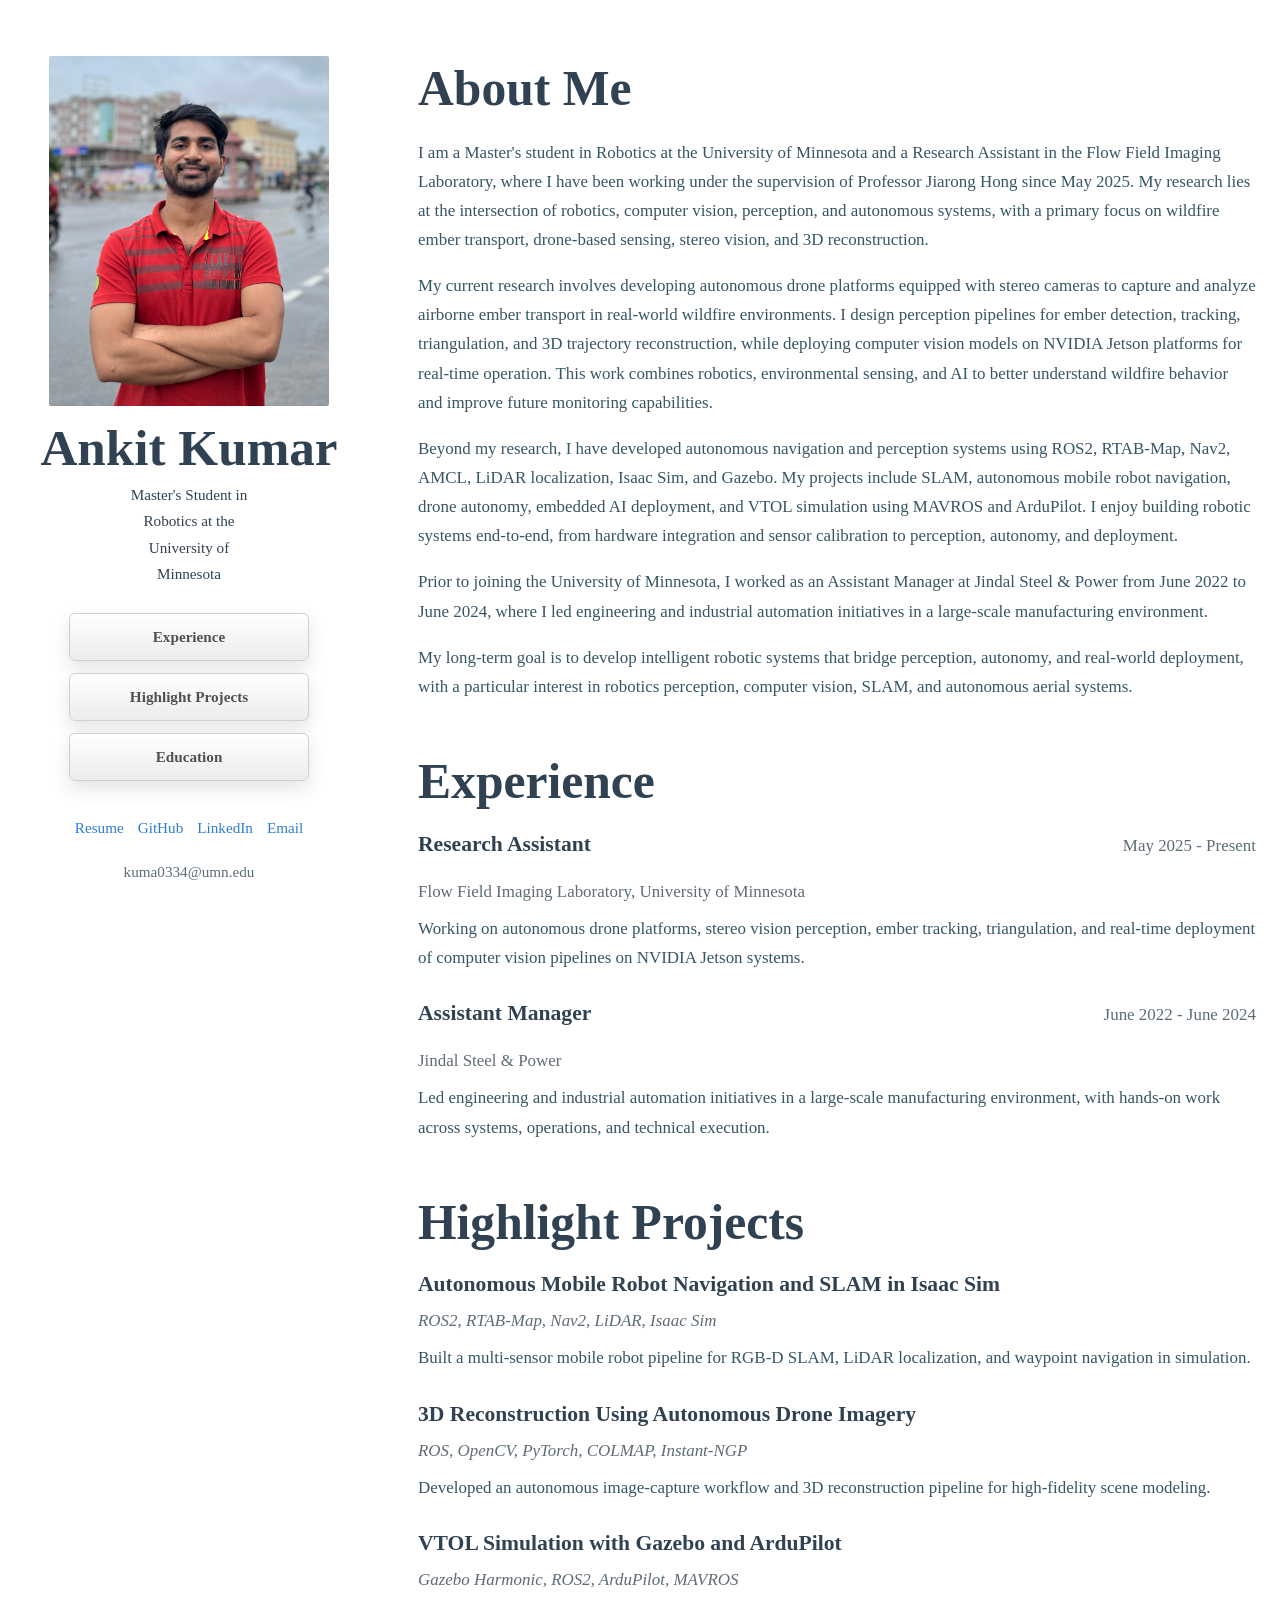
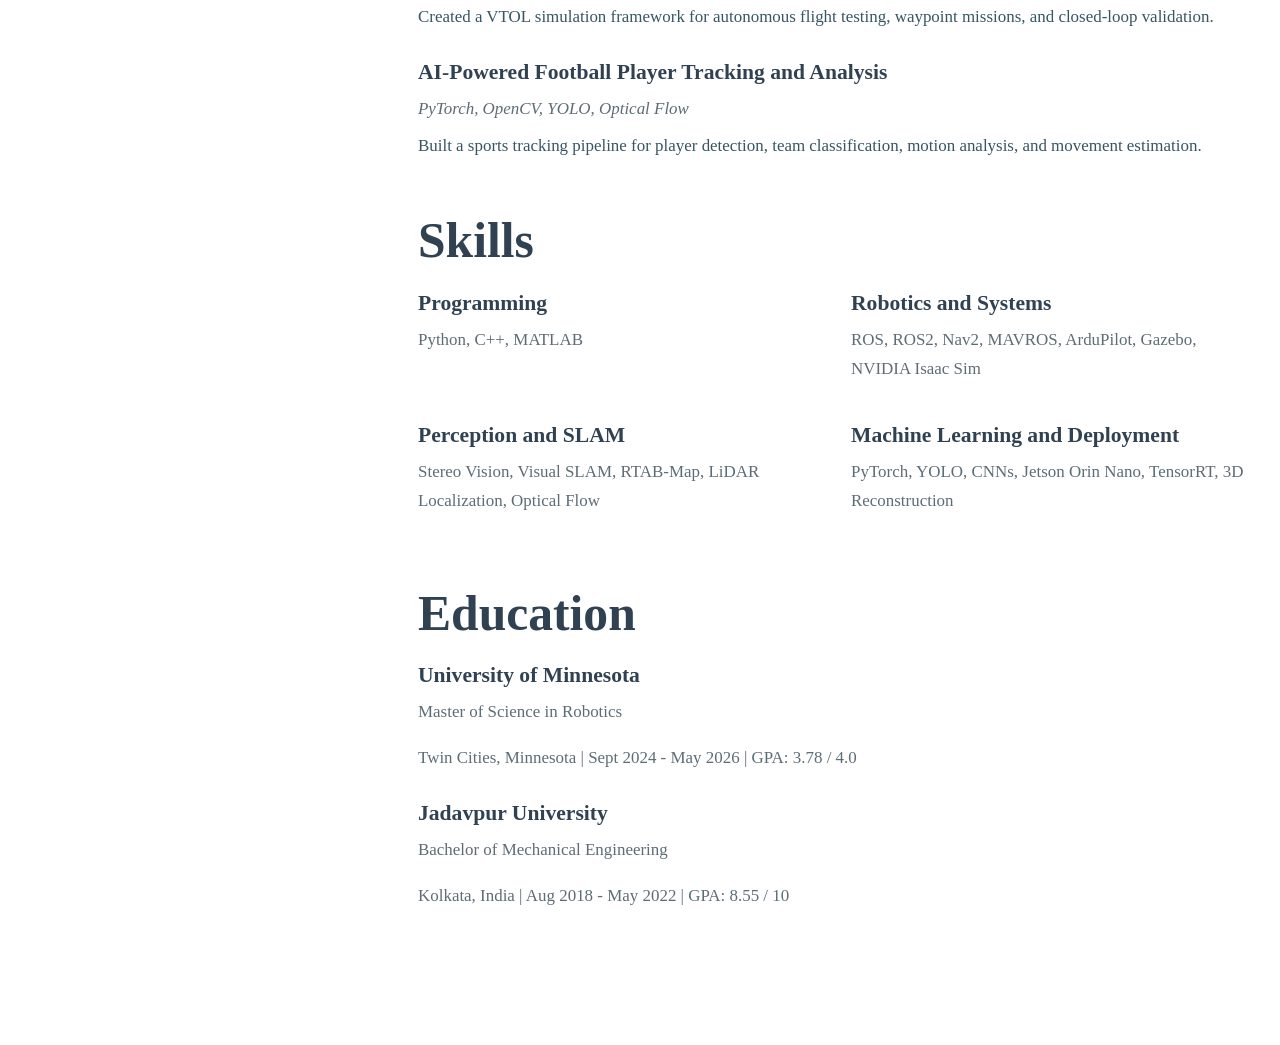
==== index.html @ dc920641 "Adopt academic portfolio template" ====
<!DOCTYPE html>
<html lang="en">
  <head>
    <meta charset="UTF-8" />
    <meta name="viewport" content="width=device-width, initial-scale=1.0" />
    <title>Ankit Kumar | Robotics Portfolio</title>
    <meta
      name="description"
      content="Portfolio website for Ankit Kumar, a robotics graduate student focused on perception, SLAM, and autonomous systems."
    />
    <link rel="stylesheet" href="styles.css" />
  </head>
  <body>
    <main class="page-shell">
      <div class="container page-layout">
        <aside class="profile-sidebar">
          <img
            class="profile-photo"
            src="IMG_0368.jpg"
            alt="Portrait of Ankit Kumar"
          />

          <h1>Ankit Kumar</h1>
          <p class="sidebar-role">Master's Student in Robotics at the University of Minnesota</p>

          <nav class="sidebar-nav" aria-label="Section links">
            <a href="#experience">Experience</a>
            <a href="#projects">Highlight Projects</a>
            <a href="#education">Education</a>
          </nav>

          <div class="sidebar-links" aria-label="Profile links">
            <a href="assets/Ankit_Kumar_Resume.pdf">Resume</a>
            <a href="https://github.com/ankit24079" target="_blank" rel="noreferrer">GitHub</a>
            <a href="https://www.linkedin.com/in/ankit2407" target="_blank" rel="noreferrer">LinkedIn</a>
            <a href="mailto:kuma0334@umn.edu">Email</a>
          </div>

          <p class="sidebar-contact">kuma0334@umn.edu</p>
        </aside>

        <div class="content-column">
          <section id="about" class="content-section">
            <h2>About Me</h2>
            <p>
              I am a Master's student in Robotics at the University of Minnesota and a
              Research Assistant in the Flow Field Imaging Laboratory, where I have
              been working under the supervision of Professor Jiarong Hong since May
              2025. My research lies at the intersection of robotics, computer vision,
              perception, and autonomous systems, with a primary focus on wildfire
              ember transport, drone-based sensing, stereo vision, and 3D
              reconstruction.
            </p>
            <p>
              My current research involves developing autonomous drone platforms
              equipped with stereo cameras to capture and analyze airborne ember
              transport in real-world wildfire environments. I design perception
              pipelines for ember detection, tracking, triangulation, and 3D
              trajectory reconstruction, while deploying computer vision models on
              NVIDIA Jetson platforms for real-time operation. This work combines
              robotics, environmental sensing, and AI to better understand wildfire
              behavior and improve future monitoring capabilities.
            </p>
            <p>
              Beyond my research, I have developed autonomous navigation and
              perception systems using ROS2, RTAB-Map, Nav2, AMCL, LiDAR
              localization, Isaac Sim, and Gazebo. My projects include SLAM,
              autonomous mobile robot navigation, drone autonomy, embedded AI
              deployment, and VTOL simulation using MAVROS and ArduPilot. I enjoy
              building robotic systems end-to-end, from hardware integration and
              sensor calibration to perception, autonomy, and deployment.
            </p>
            <p>
              Prior to joining the University of Minnesota, I worked as an Assistant
              Manager at Jindal Steel &amp; Power from June 2022 to June 2024, where I
              led engineering and industrial automation initiatives in a large-scale
              manufacturing environment.
            </p>
            <p>
              My long-term goal is to develop intelligent robotic systems that bridge
              perception, autonomy, and real-world deployment, with a particular
              interest in robotics perception, computer vision, SLAM, and autonomous
              aerial systems.
            </p>
          </section>

          <section id="experience" class="content-section">
            <h2>Experience</h2>

            <article class="experience-item">
              <div class="experience-head">
                <h3>Research Assistant</h3>
                <p>May 2025 - Present</p>
              </div>
              <p class="experience-org">Flow Field Imaging Laboratory, University of Minnesota</p>
              <p>
                Working on autonomous drone platforms, stereo vision perception,
                ember tracking, triangulation, and real-time deployment of computer
                vision pipelines on NVIDIA Jetson systems.
              </p>
            </article>

            <article class="experience-item">
              <div class="experience-head">
                <h3>Assistant Manager</h3>
                <p>June 2022 - June 2024</p>
              </div>
              <p class="experience-org">Jindal Steel &amp; Power</p>
              <p>
                Led engineering and industrial automation initiatives in a large-scale
                manufacturing environment, with hands-on work across systems,
                operations, and technical execution.
              </p>
            </article>
          </section>

          <section id="projects" class="content-section">
            <h2>Highlight Projects</h2>

            <article class="project-item">
              <h3>Autonomous Mobile Robot Navigation and SLAM in Isaac Sim</h3>
              <p class="project-skills">ROS2, RTAB-Map, Nav2, LiDAR, Isaac Sim</p>
              <p>
                Built a multi-sensor mobile robot pipeline for RGB-D SLAM, LiDAR
                localization, and waypoint navigation in simulation.
              </p>
            </article>

            <article class="project-item">
              <h3>3D Reconstruction Using Autonomous Drone Imagery</h3>
              <p class="project-skills">ROS, OpenCV, PyTorch, COLMAP, Instant-NGP</p>
              <p>
                Developed an autonomous image-capture workflow and 3D reconstruction
                pipeline for high-fidelity scene modeling.
              </p>
            </article>

            <article class="project-item">
              <h3>VTOL Simulation with Gazebo and ArduPilot</h3>
              <p class="project-skills">Gazebo Harmonic, ROS2, ArduPilot, MAVROS</p>
              <p>
                Created a VTOL simulation framework for autonomous flight testing,
                waypoint missions, and closed-loop validation.
              </p>
            </article>

            <article class="project-item">
              <h3>AI-Powered Football Player Tracking and Analysis</h3>
              <p class="project-skills">PyTorch, OpenCV, YOLO, Optical Flow</p>
              <p>
                Built a sports tracking pipeline for player detection, team
                classification, motion analysis, and movement estimation.
              </p>
            </article>
          </section>

          <section id="skills" class="content-section">
            <h2>Skills</h2>
            <div class="skills-grid">
              <div>
                <h3>Programming</h3>
                <p>Python, C++, MATLAB</p>
              </div>
              <div>
                <h3>Robotics and Systems</h3>
                <p>ROS, ROS2, Nav2, MAVROS, ArduPilot, Gazebo, NVIDIA Isaac Sim</p>
              </div>
              <div>
                <h3>Perception and SLAM</h3>
                <p>Stereo Vision, Visual SLAM, RTAB-Map, LiDAR Localization, Optical Flow</p>
              </div>
              <div>
                <h3>Machine Learning and Deployment</h3>
                <p>PyTorch, YOLO, CNNs, Jetson Orin Nano, TensorRT, 3D Reconstruction</p>
              </div>
            </div>
          </section>

          <section id="education" class="content-section">
            <h2>Education</h2>

            <article class="education-item">
              <h3>University of Minnesota</h3>
              <p>Master of Science in Robotics</p>
              <p>Twin Cities, Minnesota | Sept 2024 - May 2026 | GPA: 3.78 / 4.0</p>
            </article>

            <article class="education-item">
              <h3>Jadavpur University</h3>
              <p>Bachelor of Mechanical Engineering</p>
              <p>Kolkata, India | Aug 2018 - May 2022 | GPA: 8.55 / 10</p>
            </article>
          </section>
        </div>
      </div>
    </main>

    <script src="script.js"></script>
  </body>
</html>
---- styles.css ----
:root {
  --bg: #ffffff;
  --text: #375664;
  --heading: #304252;
  --muted: #5d6d76;
  --accent: #2d7dd2;
  --line: #e3e8ec;
  --button-bg: linear-gradient(180deg, #ffffff 0%, #ececec 100%);
  --shadow: 0 8px 18px rgba(31, 44, 57, 0.12);
  --container: min(1360px, calc(100% - 48px));
}

* {
  box-sizing: border-box;
}

html {
  scroll-behavior: smooth;
}

body {
  margin: 0;
  background: var(--bg);
  color: var(--text);
  font-family: Georgia, "Times New Roman", serif;
  line-height: 1.72;
}

a {
  color: var(--accent);
  text-decoration: none;
}

img {
  display: block;
  max-width: 100%;
}

h1,
h2,
h3,
p {
  margin-top: 0;
}

h1,
h2,
h3 {
  color: var(--heading);
}

.container {
  width: var(--container);
  margin: 0 auto;
}

.page-shell {
  padding: 56px 0 80px;
}

.page-layout {
  display: grid;
  grid-template-columns: 330px minmax(0, 1fr);
  gap: 64px;
  align-items: start;
}

.profile-sidebar {
  position: sticky;
  top: 36px;
  text-align: center;
}

.profile-photo {
  width: 100%;
  max-width: 280px;
  margin: 0 auto 16px;
  aspect-ratio: 4 / 5;
  object-fit: cover;
  border-radius: 2px;
}

.profile-sidebar h1 {
  margin-bottom: 8px;
  font-size: clamp(2.2rem, 4vw, 3.2rem);
  line-height: 1.02;
}

.sidebar-role {
  margin: 0 auto 26px;
  max-width: 18ch;
  font-size: 0.95rem;
  color: var(--heading);
}

.sidebar-nav {
  display: grid;
  gap: 12px;
  max-width: 240px;
  margin: 0 auto 34px;
}

.sidebar-nav a {
  display: block;
  padding: 10px 14px;
  border: 1px solid #cfcfcf;
  border-radius: 6px;
  background: var(--button-bg);
  box-shadow: var(--shadow);
  color: #505050;
  font-size: 0.95rem;
  font-weight: 700;
}

.sidebar-nav a.is-active {
  color: var(--heading);
}

.sidebar-links {
  display: flex;
  justify-content: center;
  flex-wrap: wrap;
  gap: 14px;
  margin-bottom: 18px;
  font-size: 0.95rem;
}

.sidebar-contact {
  margin-bottom: 0;
  color: var(--muted);
  font-size: 0.95rem;
}

.content-column {
  min-width: 0;
  padding-top: 6px;
}

.content-section {
  margin-bottom: 54px;
}

.content-section h2 {
  margin-bottom: 22px;
  font-size: clamp(2.2rem, 4vw, 3.1rem);
  line-height: 1.08;
}

.content-section p {
  font-size: 1.06rem;
}

.experience-item,
.project-item,
.education-item {
  margin-bottom: 28px;
}

.experience-head {
  display: flex;
  justify-content: space-between;
  gap: 20px;
  align-items: baseline;
}

.experience-head h3,
.project-item h3,
.education-item h3,
.skills-grid h3 {
  margin-bottom: 8px;
  font-size: 1.35rem;
  line-height: 1.25;
}

.experience-head p,
.experience-org,
.project-skills,
.education-item p,
.skills-grid p {
  color: var(--muted);
}

.experience-org,
.project-skills {
  margin-bottom: 8px;
}

.project-skills {
  font-style: italic;
}

.skills-grid {
  display: grid;
  grid-template-columns: repeat(2, minmax(0, 1fr));
  gap: 22px 28px;
}

@media (max-width: 980px) {
  .page-layout {
    grid-template-columns: 1fr;
    gap: 36px;
  }

  .profile-sidebar {
    position: static;
  }

  .profile-photo {
    max-width: 320px;
  }
}

@media (max-width: 720px) {
  :root {
    --container: min(1360px, calc(100% - 34px));
  }

  .page-shell {
    padding: 28px 0 56px;
  }

  .content-section h2 {
    font-size: clamp(1.9rem, 8vw, 2.5rem);
  }

  .experience-head,
  .skills-grid {
    grid-template-columns: 1fr;
    display: grid;
  }
}
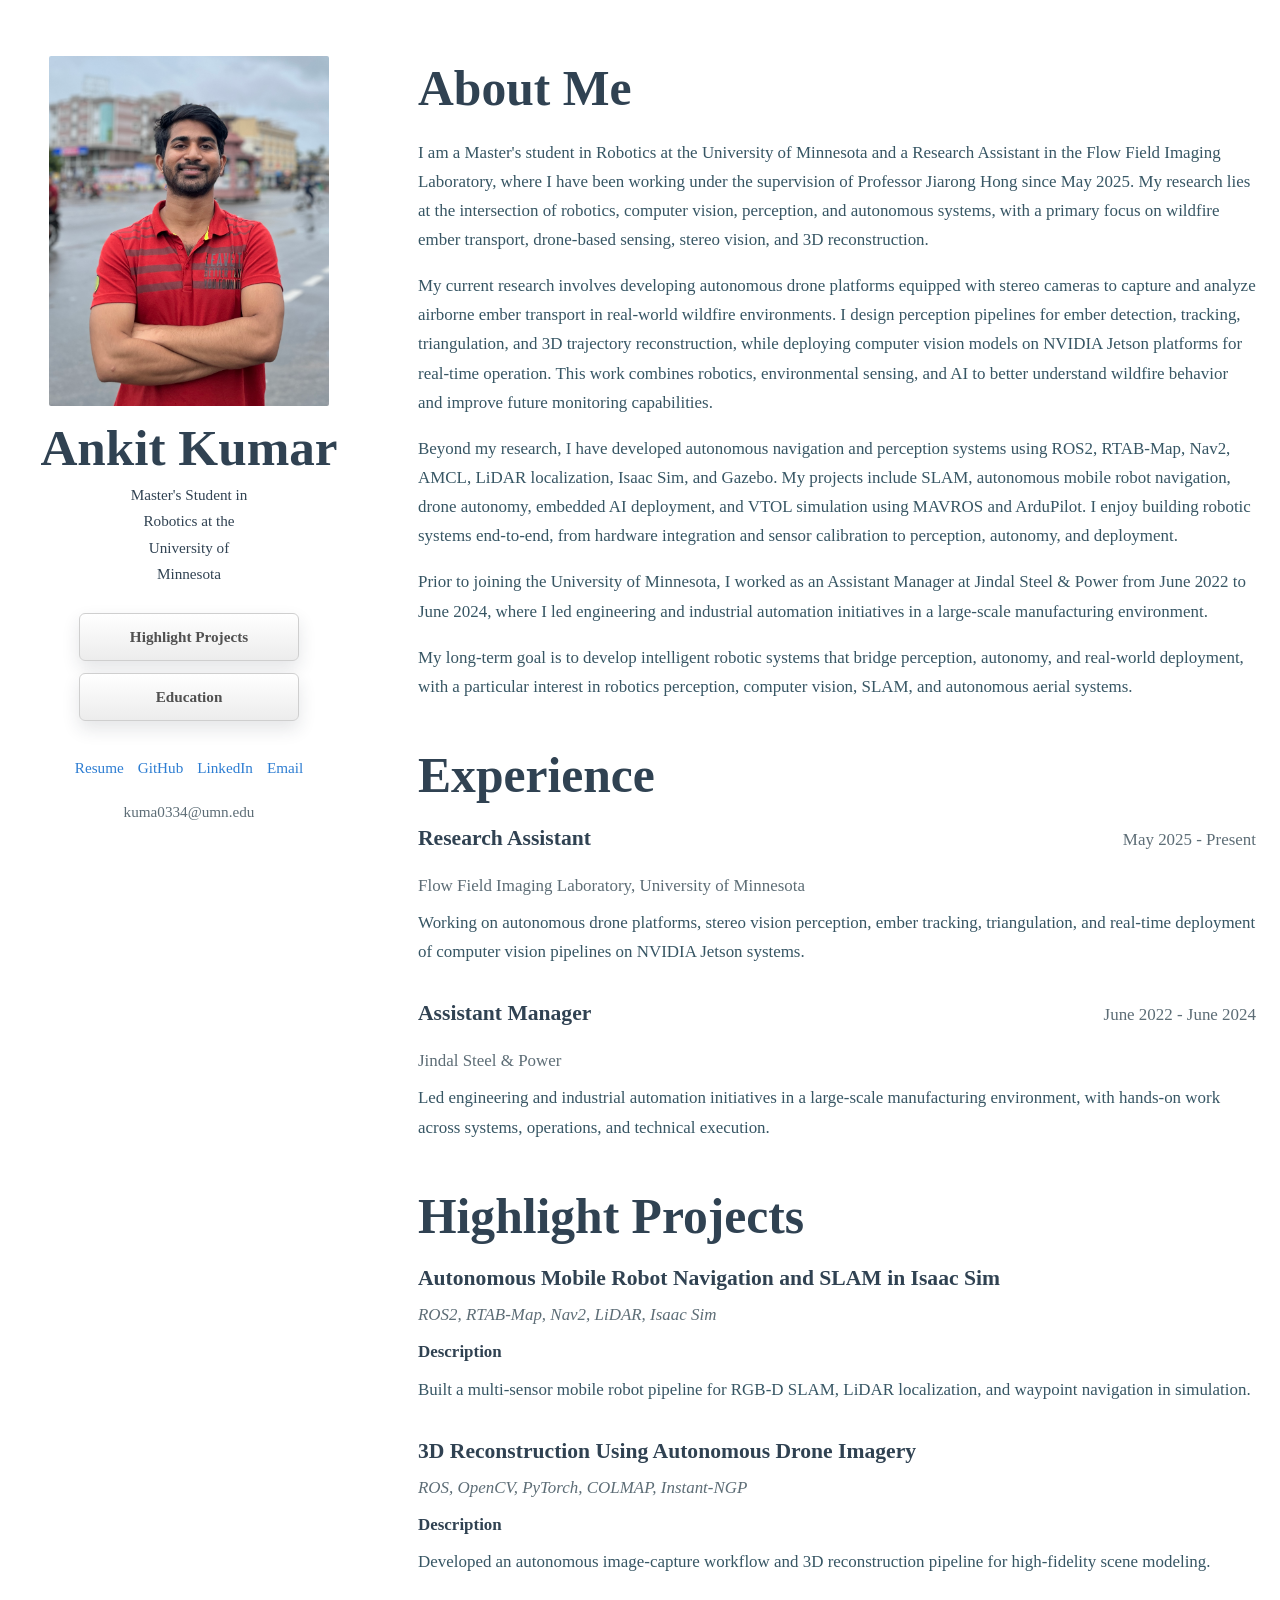
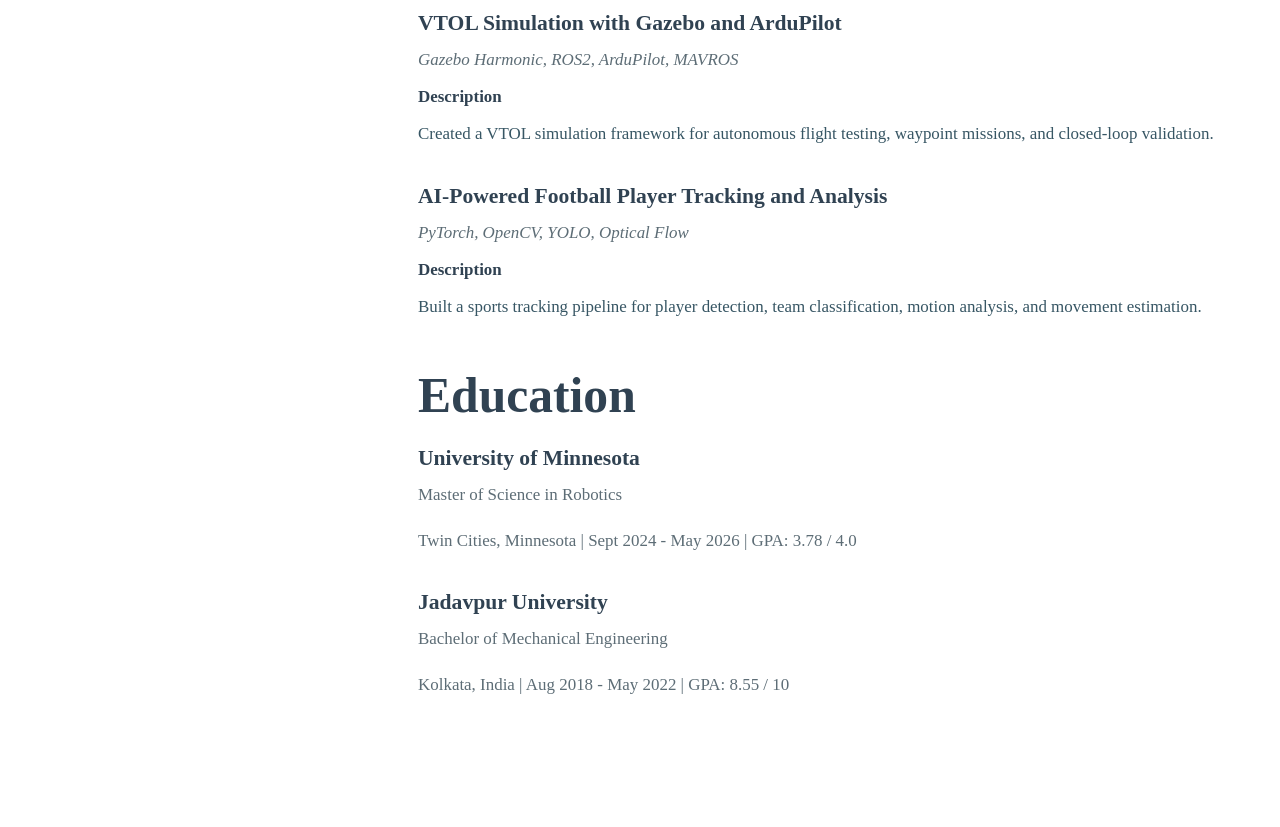
==== commit 9ba8869b: "Refine site to match reference template" ====
--- a/index.html
+++ b/index.html
@@ -24,7 +24,6 @@
           <p class="sidebar-role">Master's Student in Robotics at the University of Minnesota</p>
 
           <nav class="sidebar-nav" aria-label="Section links">
-            <a href="#experience">Experience</a>
             <a href="#projects">Highlight Projects</a>
             <a href="#education">Education</a>
           </nav>
@@ -120,6 +119,7 @@
             <article class="project-item">
               <h3>Autonomous Mobile Robot Navigation and SLAM in Isaac Sim</h3>
               <p class="project-skills">ROS2, RTAB-Map, Nav2, LiDAR, Isaac Sim</p>
+              <p class="project-label">Description</p>
               <p>
                 Built a multi-sensor mobile robot pipeline for RGB-D SLAM, LiDAR
                 localization, and waypoint navigation in simulation.
@@ -129,6 +129,7 @@
             <article class="project-item">
               <h3>3D Reconstruction Using Autonomous Drone Imagery</h3>
               <p class="project-skills">ROS, OpenCV, PyTorch, COLMAP, Instant-NGP</p>
+              <p class="project-label">Description</p>
               <p>
                 Developed an autonomous image-capture workflow and 3D reconstruction
                 pipeline for high-fidelity scene modeling.
@@ -138,6 +139,7 @@
             <article class="project-item">
               <h3>VTOL Simulation with Gazebo and ArduPilot</h3>
               <p class="project-skills">Gazebo Harmonic, ROS2, ArduPilot, MAVROS</p>
+              <p class="project-label">Description</p>
               <p>
                 Created a VTOL simulation framework for autonomous flight testing,
                 waypoint missions, and closed-loop validation.
@@ -147,33 +149,12 @@
             <article class="project-item">
               <h3>AI-Powered Football Player Tracking and Analysis</h3>
               <p class="project-skills">PyTorch, OpenCV, YOLO, Optical Flow</p>
+              <p class="project-label">Description</p>
               <p>
                 Built a sports tracking pipeline for player detection, team
                 classification, motion analysis, and movement estimation.
               </p>
             </article>
-          </section>
-
-          <section id="skills" class="content-section">
-            <h2>Skills</h2>
-            <div class="skills-grid">
-              <div>
-                <h3>Programming</h3>
-                <p>Python, C++, MATLAB</p>
-              </div>
-              <div>
-                <h3>Robotics and Systems</h3>
-                <p>ROS, ROS2, Nav2, MAVROS, ArduPilot, Gazebo, NVIDIA Isaac Sim</p>
-              </div>
-              <div>
-                <h3>Perception and SLAM</h3>
-                <p>Stereo Vision, Visual SLAM, RTAB-Map, LiDAR Localization, Optical Flow</p>
-              </div>
-              <div>
-                <h3>Machine Learning and Deployment</h3>
-                <p>PyTorch, YOLO, CNNs, Jetson Orin Nano, TensorRT, 3D Reconstruction</p>
-              </div>
-            </div>
           </section>
 
           <section id="education" class="content-section">
--- a/styles.css
+++ b/styles.css
@@ -96,7 +96,7 @@
 .sidebar-nav {
   display: grid;
   gap: 12px;
-  max-width: 240px;
+  max-width: 220px;
   margin: 0 auto 34px;
 }
 
@@ -137,7 +137,7 @@
 }
 
 .content-section {
-  margin-bottom: 54px;
+  margin-bottom: 48px;
 }
 
 .content-section h2 {
@@ -153,7 +153,7 @@
 .experience-item,
 .project-item,
 .education-item {
-  margin-bottom: 28px;
+  margin-bottom: 34px;
 }
 
 .experience-head {
@@ -185,14 +185,14 @@
   margin-bottom: 8px;
 }
 
+.project-label {
+  margin-bottom: 8px;
+  color: var(--heading);
+  font-weight: 700;
+}
+
 .project-skills {
   font-style: italic;
-}
-
-.skills-grid {
-  display: grid;
-  grid-template-columns: repeat(2, minmax(0, 1fr));
-  gap: 22px 28px;
 }
 
 @media (max-width: 980px) {
@@ -223,8 +223,7 @@
     font-size: clamp(1.9rem, 8vw, 2.5rem);
   }
 
-  .experience-head,
-  .skills-grid {
+  .experience-head {
     grid-template-columns: 1fr;
     display: grid;
   }
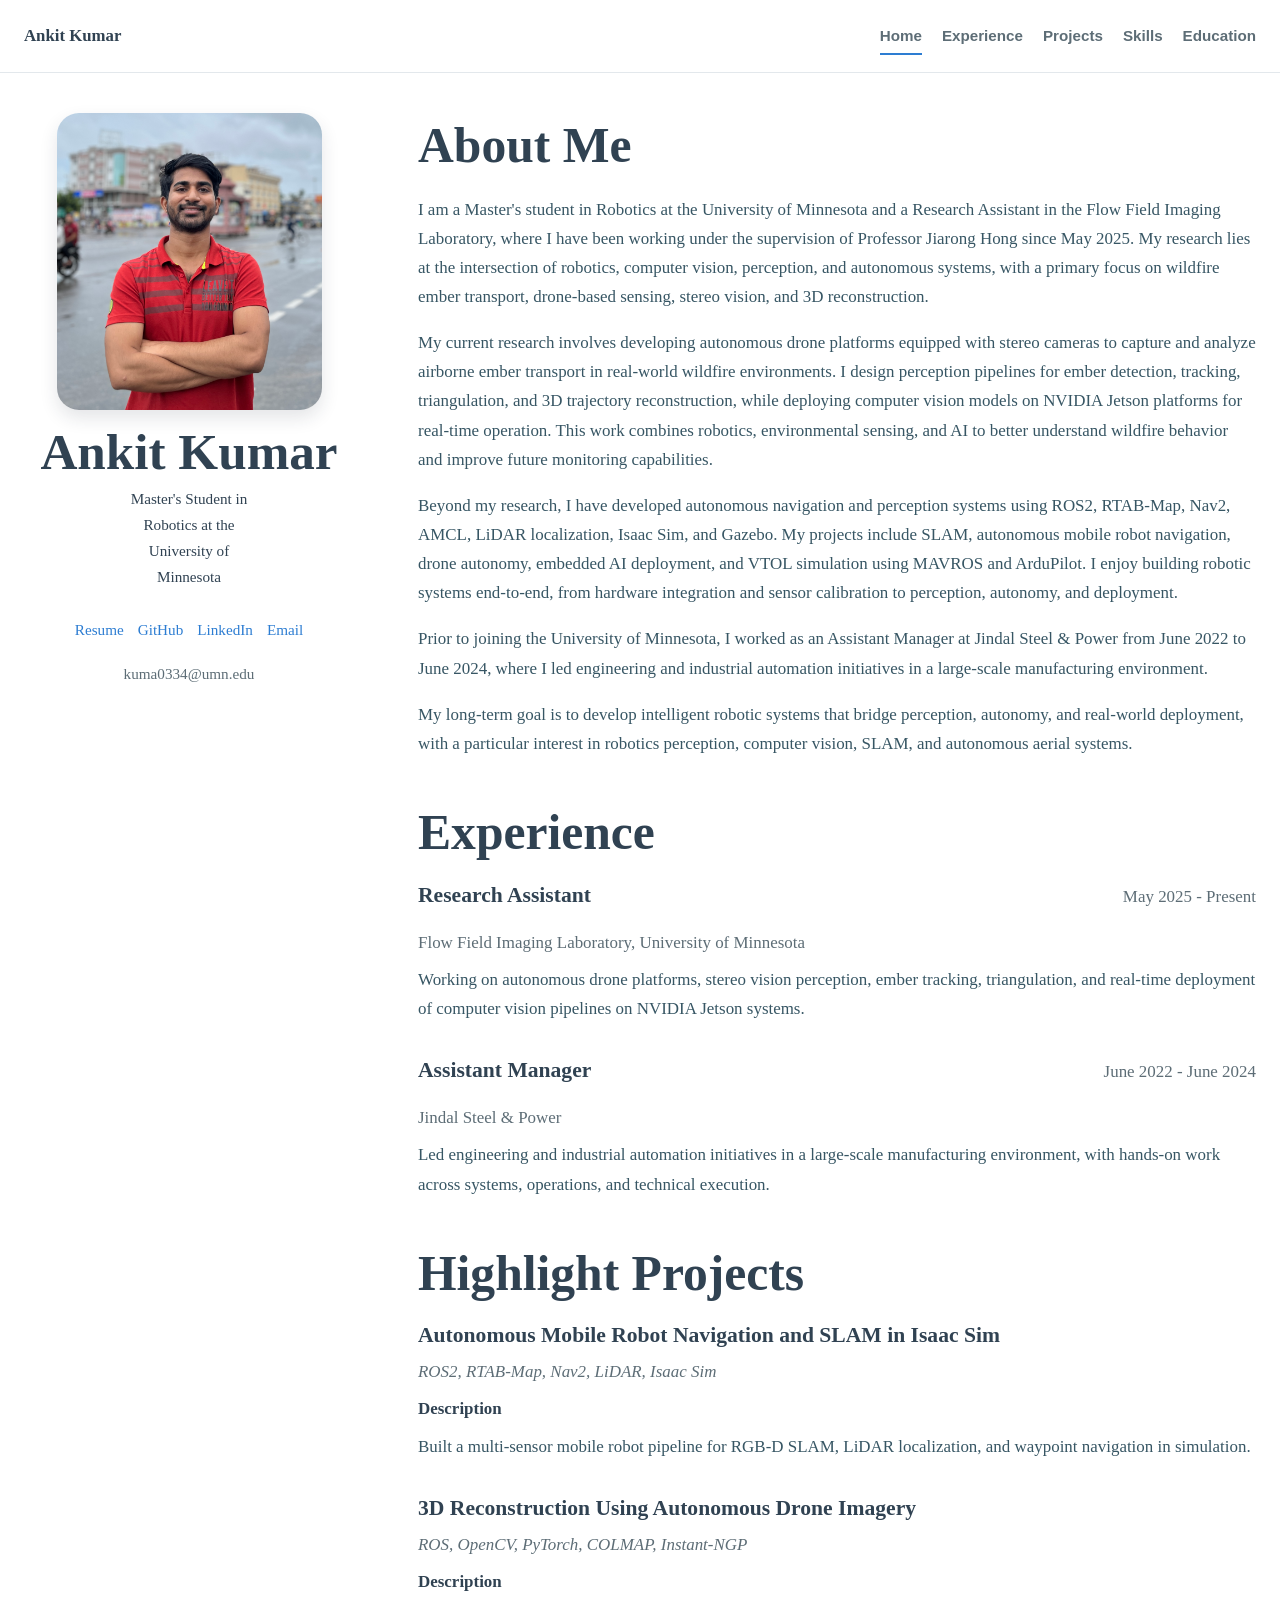
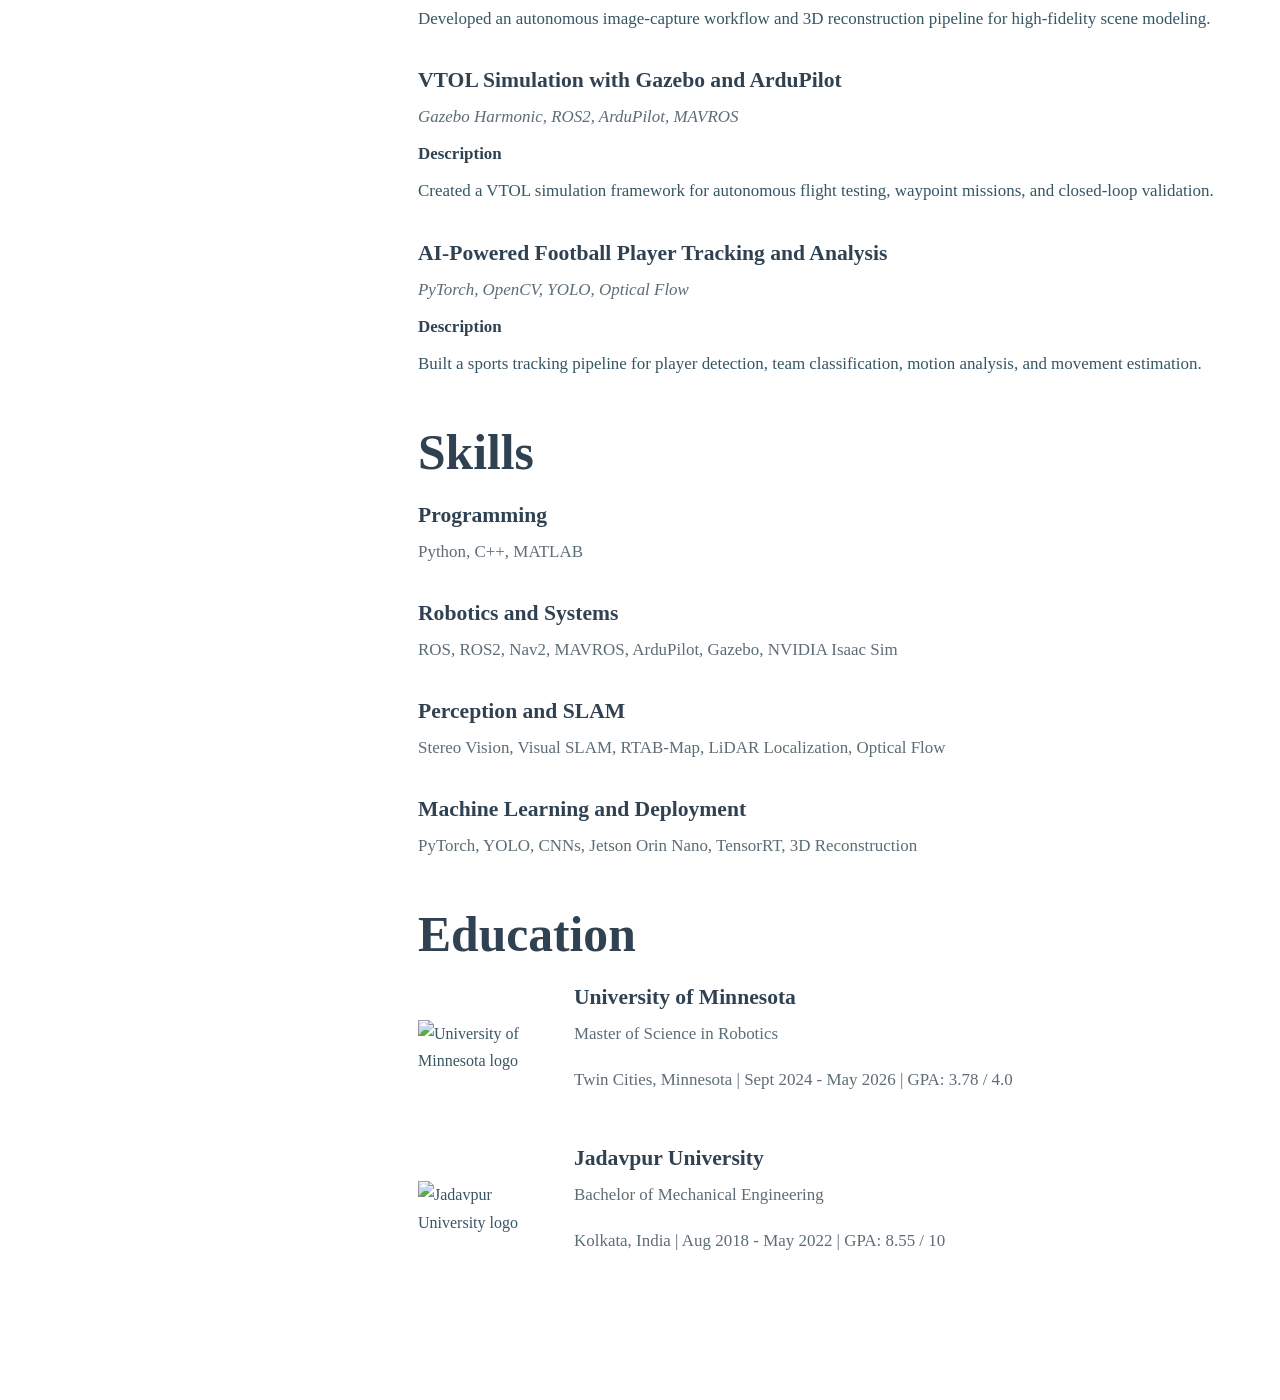
==== commit fa592b71: "Update nav, portrait, and education logos" ====
--- a/index.html
+++ b/index.html
@@ -11,6 +11,19 @@
     <link rel="stylesheet" href="styles.css" />
   </head>
   <body>
+    <header class="site-header">
+      <div class="container topbar">
+        <a class="brand" href="#home">Ankit Kumar</a>
+        <nav class="top-nav" aria-label="Primary">
+          <a href="#home">Home</a>
+          <a href="#experience">Experience</a>
+          <a href="#projects">Projects</a>
+          <a href="#skills">Skills</a>
+          <a href="#education">Education</a>
+        </nav>
+      </div>
+    </header>
+
     <main class="page-shell">
       <div class="container page-layout">
         <aside class="profile-sidebar">
@@ -23,11 +36,6 @@
           <h1>Ankit Kumar</h1>
           <p class="sidebar-role">Master's Student in Robotics at the University of Minnesota</p>
 
-          <nav class="sidebar-nav" aria-label="Section links">
-            <a href="#projects">Highlight Projects</a>
-            <a href="#education">Education</a>
-          </nav>
-
           <div class="sidebar-links" aria-label="Profile links">
             <a href="assets/Ankit_Kumar_Resume.pdf">Resume</a>
             <a href="https://github.com/ankit24079" target="_blank" rel="noreferrer">GitHub</a>
@@ -39,7 +47,7 @@
         </aside>
 
         <div class="content-column">
-          <section id="about" class="content-section">
+          <section id="home" class="content-section">
             <h2>About Me</h2>
             <p>
               I am a Master's student in Robotics at the University of Minnesota and a
@@ -157,19 +165,57 @@
             </article>
           </section>
 
+          <section id="skills" class="content-section">
+            <h2>Skills</h2>
+
+            <article class="skills-item">
+              <h3>Programming</h3>
+              <p>Python, C++, MATLAB</p>
+            </article>
+
+            <article class="skills-item">
+              <h3>Robotics and Systems</h3>
+              <p>ROS, ROS2, Nav2, MAVROS, ArduPilot, Gazebo, NVIDIA Isaac Sim</p>
+            </article>
+
+            <article class="skills-item">
+              <h3>Perception and SLAM</h3>
+              <p>Stereo Vision, Visual SLAM, RTAB-Map, LiDAR Localization, Optical Flow</p>
+            </article>
+
+            <article class="skills-item">
+              <h3>Machine Learning and Deployment</h3>
+              <p>PyTorch, YOLO, CNNs, Jetson Orin Nano, TensorRT, 3D Reconstruction</p>
+            </article>
+          </section>
+
           <section id="education" class="content-section">
             <h2>Education</h2>
 
-            <article class="education-item">
-              <h3>University of Minnesota</h3>
-              <p>Master of Science in Robotics</p>
-              <p>Twin Cities, Minnesota | Sept 2024 - May 2026 | GPA: 3.78 / 4.0</p>
-            </article>
-
-            <article class="education-item">
-              <h3>Jadavpur University</h3>
-              <p>Bachelor of Mechanical Engineering</p>
-              <p>Kolkata, India | Aug 2018 - May 2022 | GPA: 8.55 / 10</p>
+            <article class="education-item with-logo">
+              <img
+                class="education-logo"
+                src="https://en.wikipedia.org/wiki/Special:FilePath/University%20of%20Minnesota%20Logo.svg"
+                alt="University of Minnesota logo"
+              />
+              <div>
+                <h3>University of Minnesota</h3>
+                <p>Master of Science in Robotics</p>
+                <p>Twin Cities, Minnesota | Sept 2024 - May 2026 | GPA: 3.78 / 4.0</p>
+              </div>
+            </article>
+
+            <article class="education-item with-logo">
+              <img
+                class="education-logo"
+                src="https://en.wikipedia.org/wiki/Special:FilePath/Jadavpur%20University%20Wordmark%20Logo.svg"
+                alt="Jadavpur University logo"
+              />
+              <div>
+                <h3>Jadavpur University</h3>
+                <p>Bachelor of Mechanical Engineering</p>
+                <p>Kolkata, India | Aug 2018 - May 2022 | GPA: 8.55 / 10</p>
+              </div>
             </article>
           </section>
         </div>
--- a/styles.css
+++ b/styles.css
@@ -54,8 +54,63 @@
   margin: 0 auto;
 }
 
+.site-header {
+  position: sticky;
+  top: 0;
+  z-index: 20;
+  background: rgba(255, 255, 255, 0.96);
+  border-bottom: 1px solid var(--line);
+  backdrop-filter: blur(10px);
+}
+
+.topbar {
+  display: flex;
+  align-items: center;
+  justify-content: space-between;
+  gap: 24px;
+  min-height: 72px;
+}
+
+.brand {
+  color: var(--heading);
+  font-size: 1.05rem;
+  font-weight: 700;
+}
+
+.top-nav {
+  display: flex;
+  flex-wrap: wrap;
+  gap: 20px;
+}
+
+.top-nav a {
+  position: relative;
+  color: var(--muted);
+  font-family: Arial, Helvetica, sans-serif;
+  font-size: 0.95rem;
+  font-weight: 600;
+}
+
+.top-nav a::after {
+  content: "";
+  position: absolute;
+  left: 0;
+  bottom: -6px;
+  width: 100%;
+  height: 2px;
+  background: var(--accent);
+  transform: scaleX(0);
+  transform-origin: left;
+  transition: transform 160ms ease;
+}
+
+.top-nav a:hover::after,
+.top-nav a.is-active::after {
+  transform: scaleX(1);
+}
+
 .page-shell {
-  padding: 56px 0 80px;
+  padding: 40px 0 80px;
 }
 
 .page-layout {
@@ -67,17 +122,19 @@
 
 .profile-sidebar {
   position: sticky;
-  top: 36px;
+  top: 108px;
   text-align: center;
 }
 
 .profile-photo {
   width: 100%;
-  max-width: 280px;
+  max-width: 265px;
   margin: 0 auto 16px;
-  aspect-ratio: 4 / 5;
+  aspect-ratio: 1 / 1.12;
   object-fit: cover;
-  border-radius: 2px;
+  object-position: center 18%;
+  border-radius: 22px;
+  box-shadow: var(--shadow);
 }
 
 .profile-sidebar h1 {
@@ -90,29 +147,6 @@
   margin: 0 auto 26px;
   max-width: 18ch;
   font-size: 0.95rem;
-  color: var(--heading);
-}
-
-.sidebar-nav {
-  display: grid;
-  gap: 12px;
-  max-width: 220px;
-  margin: 0 auto 34px;
-}
-
-.sidebar-nav a {
-  display: block;
-  padding: 10px 14px;
-  border: 1px solid #cfcfcf;
-  border-radius: 6px;
-  background: var(--button-bg);
-  box-shadow: var(--shadow);
-  color: #505050;
-  font-size: 0.95rem;
-  font-weight: 700;
-}
-
-.sidebar-nav a.is-active {
   color: var(--heading);
 }
 
@@ -138,6 +172,7 @@
 
 .content-section {
   margin-bottom: 48px;
+  scroll-margin-top: 110px;
 }
 
 .content-section h2 {
@@ -152,7 +187,8 @@
 
 .experience-item,
 .project-item,
-.education-item {
+.education-item,
+.skills-item {
   margin-bottom: 34px;
 }
 
@@ -166,7 +202,7 @@
 .experience-head h3,
 .project-item h3,
 .education-item h3,
-.skills-grid h3 {
+.skills-item h3 {
   margin-bottom: 8px;
   font-size: 1.35rem;
   line-height: 1.25;
@@ -176,7 +212,7 @@
 .experience-org,
 .project-skills,
 .education-item p,
-.skills-grid p {
+.skills-item p {
   color: var(--muted);
 }
 
@@ -195,6 +231,21 @@
   font-style: italic;
 }
 
+.education-item.with-logo {
+  display: grid;
+  grid-template-columns: 132px minmax(0, 1fr);
+  gap: 24px;
+  align-items: center;
+}
+
+.education-logo {
+  width: 100%;
+  max-width: 132px;
+  max-height: 72px;
+  object-fit: contain;
+  background: #fff;
+}
+
 @media (max-width: 980px) {
   .page-layout {
     grid-template-columns: 1fr;
@@ -206,7 +257,7 @@
   }
 
   .profile-photo {
-    max-width: 320px;
+    max-width: 290px;
   }
 }
 
@@ -219,6 +270,17 @@
     padding: 28px 0 56px;
   }
 
+  .topbar {
+    min-height: auto;
+    padding: 16px 0;
+    align-items: flex-start;
+    flex-direction: column;
+  }
+
+  .top-nav {
+    gap: 14px;
+  }
+
   .content-section h2 {
     font-size: clamp(1.9rem, 8vw, 2.5rem);
   }
@@ -227,4 +289,13 @@
     grid-template-columns: 1fr;
     display: grid;
   }
-}
+
+  .education-item.with-logo {
+    grid-template-columns: 1fr;
+    gap: 16px;
+  }
+
+  .education-logo {
+    max-width: 140px;
+  }
+}
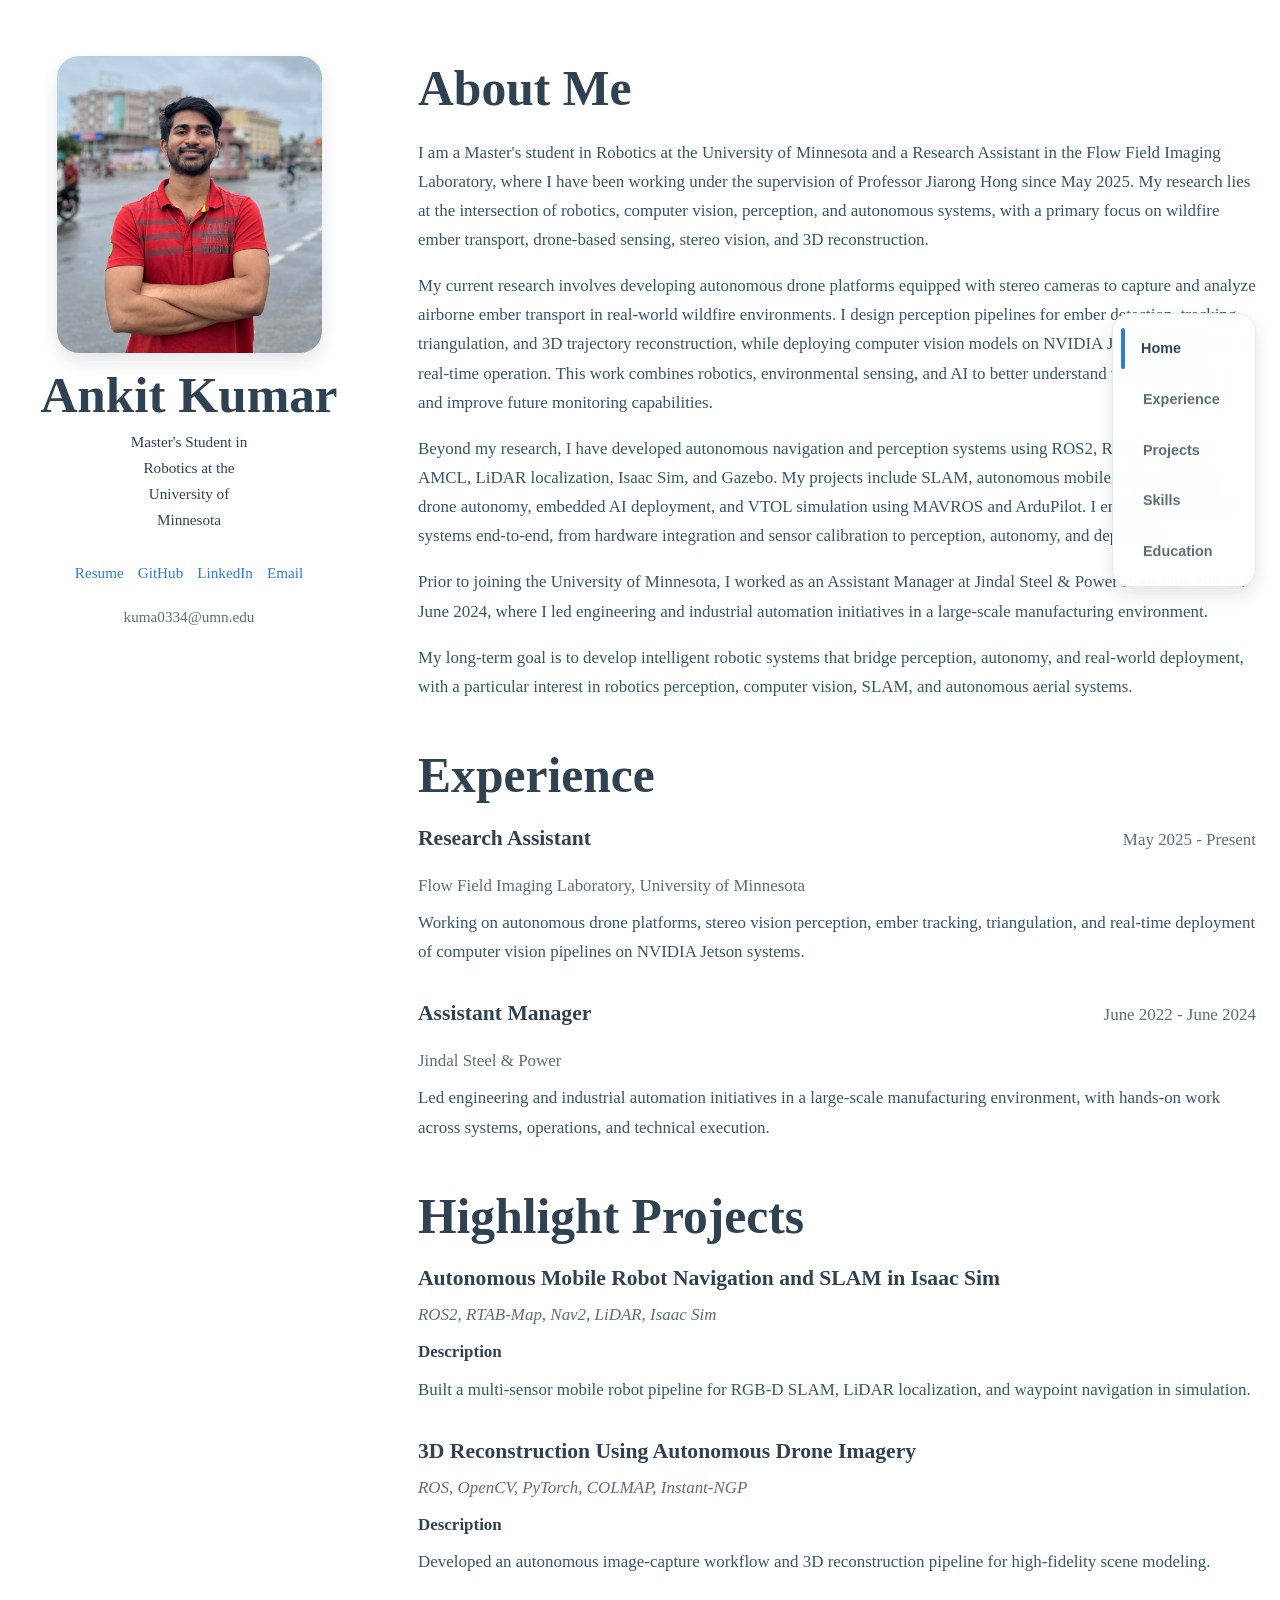
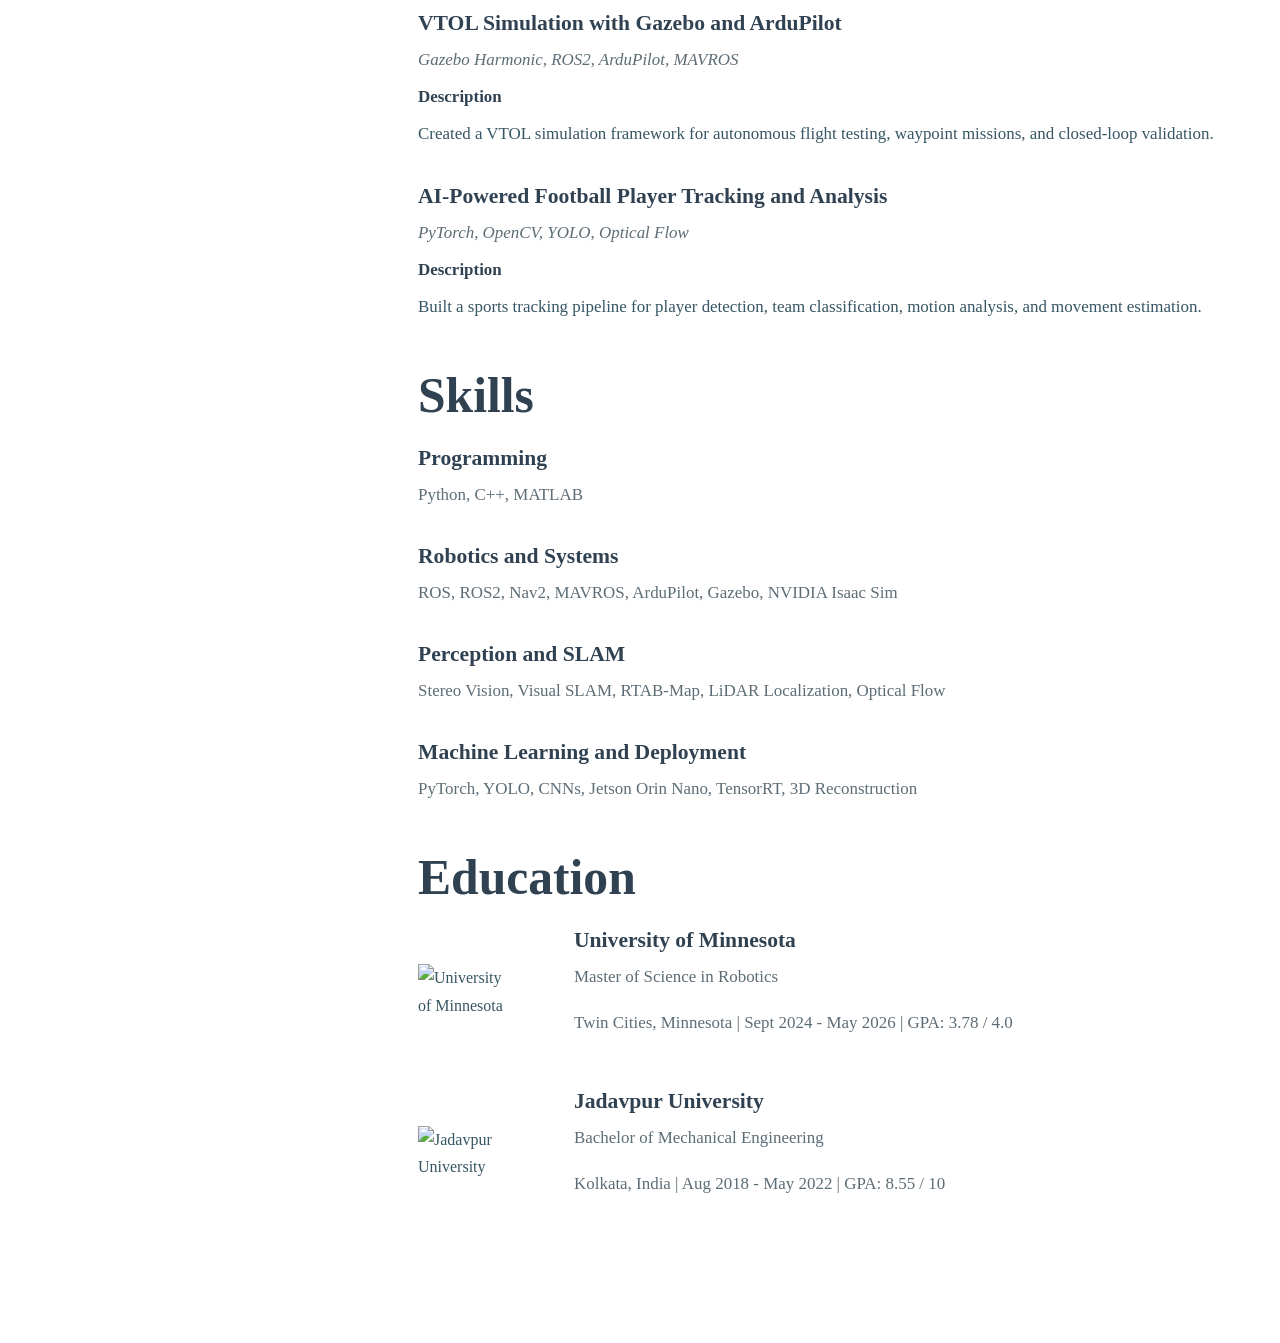
==== commit 878270dc: "Replace top bar with right section rail" ====
--- a/index.html
+++ b/index.html
@@ -11,18 +11,14 @@
     <link rel="stylesheet" href="styles.css" />
   </head>
   <body>
-    <header class="site-header">
-      <div class="container topbar">
-        <a class="brand" href="#home">Ankit Kumar</a>
-        <nav class="top-nav" aria-label="Primary">
-          <a href="#home">Home</a>
-          <a href="#experience">Experience</a>
-          <a href="#projects">Projects</a>
-          <a href="#skills">Skills</a>
-          <a href="#education">Education</a>
-        </nav>
-      </div>
-    </header>
+    <nav class="section-rail" aria-label="Section navigation">
+      <div class="section-marker" aria-hidden="true"></div>
+      <a href="#home">Home</a>
+      <a href="#experience">Experience</a>
+      <a href="#projects">Projects</a>
+      <a href="#skills">Skills</a>
+      <a href="#education">Education</a>
+    </nav>
 
     <main class="page-shell">
       <div class="container page-layout">
--- a/styles.css
+++ b/styles.css
@@ -54,63 +54,57 @@
   margin: 0 auto;
 }
 
-.site-header {
-  position: sticky;
-  top: 0;
-  z-index: 20;
-  background: rgba(255, 255, 255, 0.96);
-  border-bottom: 1px solid var(--line);
+.section-rail {
+  position: fixed;
+  top: 50%;
+  right: 24px;
+  z-index: 30;
+  display: grid;
+  gap: 10px;
+  padding: 14px 14px 14px 18px;
+  border: 1px solid var(--line);
+  border-radius: 18px;
+  background: rgba(255, 255, 255, 0.94);
+  box-shadow: var(--shadow);
+  transform: translateY(-50%);
   backdrop-filter: blur(10px);
 }
 
-.topbar {
-  display: flex;
-  align-items: center;
-  justify-content: space-between;
-  gap: 24px;
-  min-height: 72px;
-}
-
-.brand {
-  color: var(--heading);
-  font-size: 1.05rem;
-  font-weight: 700;
-}
-
-.top-nav {
-  display: flex;
-  flex-wrap: wrap;
-  gap: 20px;
-}
-
-.top-nav a {
+.section-rail a {
   position: relative;
+  z-index: 1;
+  min-width: 110px;
+  padding: 8px 12px;
+  border-radius: 12px;
   color: var(--muted);
   font-family: Arial, Helvetica, sans-serif;
-  font-size: 0.95rem;
+  font-size: 0.9rem;
   font-weight: 600;
-}
-
-.top-nav a::after {
-  content: "";
+  transition:
+    color 160ms ease,
+    transform 160ms ease;
+}
+
+.section-rail a.is-active {
+  color: var(--heading);
+  transform: translateX(-2px);
+}
+
+.section-marker {
   position: absolute;
-  left: 0;
-  bottom: -6px;
-  width: 100%;
-  height: 2px;
+  left: 8px;
+  top: 14px;
+  width: 4px;
+  height: 34px;
+  border-radius: 999px;
   background: var(--accent);
-  transform: scaleX(0);
-  transform-origin: left;
-  transition: transform 160ms ease;
-}
-
-.top-nav a:hover::after,
-.top-nav a.is-active::after {
-  transform: scaleX(1);
+  transition:
+    transform 220ms ease,
+    height 220ms ease;
 }
 
 .page-shell {
-  padding: 40px 0 80px;
+  padding: 56px 0 80px;
 }
 
 .page-layout {
@@ -122,7 +116,7 @@
 
 .profile-sidebar {
   position: sticky;
-  top: 108px;
+  top: 40px;
   text-align: center;
 }
 
@@ -172,7 +166,7 @@
 
 .content-section {
   margin-bottom: 48px;
-  scroll-margin-top: 110px;
+  scroll-margin-top: 32px;
 }
 
 .content-section h2 {
@@ -240,8 +234,8 @@
 
 .education-logo {
   width: 100%;
-  max-width: 132px;
-  max-height: 72px;
+  max-width: 96px;
+  max-height: 52px;
   object-fit: contain;
   background: #fff;
 }
@@ -259,6 +253,10 @@
   .profile-photo {
     max-width: 290px;
   }
+
+  .section-rail {
+    right: 16px;
+  }
 }
 
 @media (max-width: 720px) {
@@ -266,19 +264,31 @@
     --container: min(1360px, calc(100% - 34px));
   }
 
+  .section-rail {
+    position: fixed;
+    right: 12px;
+    bottom: 12px;
+    top: auto;
+    left: 12px;
+    grid-template-columns: repeat(5, minmax(0, 1fr));
+    gap: 6px;
+    padding: 10px;
+    transform: none;
+  }
+
+  .section-rail a {
+    min-width: 0;
+    padding: 8px 6px;
+    font-size: 0.78rem;
+    text-align: center;
+  }
+
+  .section-marker {
+    display: none;
+  }
+
   .page-shell {
-    padding: 28px 0 56px;
-  }
-
-  .topbar {
-    min-height: auto;
-    padding: 16px 0;
-    align-items: flex-start;
-    flex-direction: column;
-  }
-
-  .top-nav {
-    gap: 14px;
+    padding: 28px 0 104px;
   }
 
   .content-section h2 {
@@ -296,6 +306,6 @@
   }
 
   .education-logo {
-    max-width: 140px;
-  }
-}
+    max-width: 92px;
+  }
+}
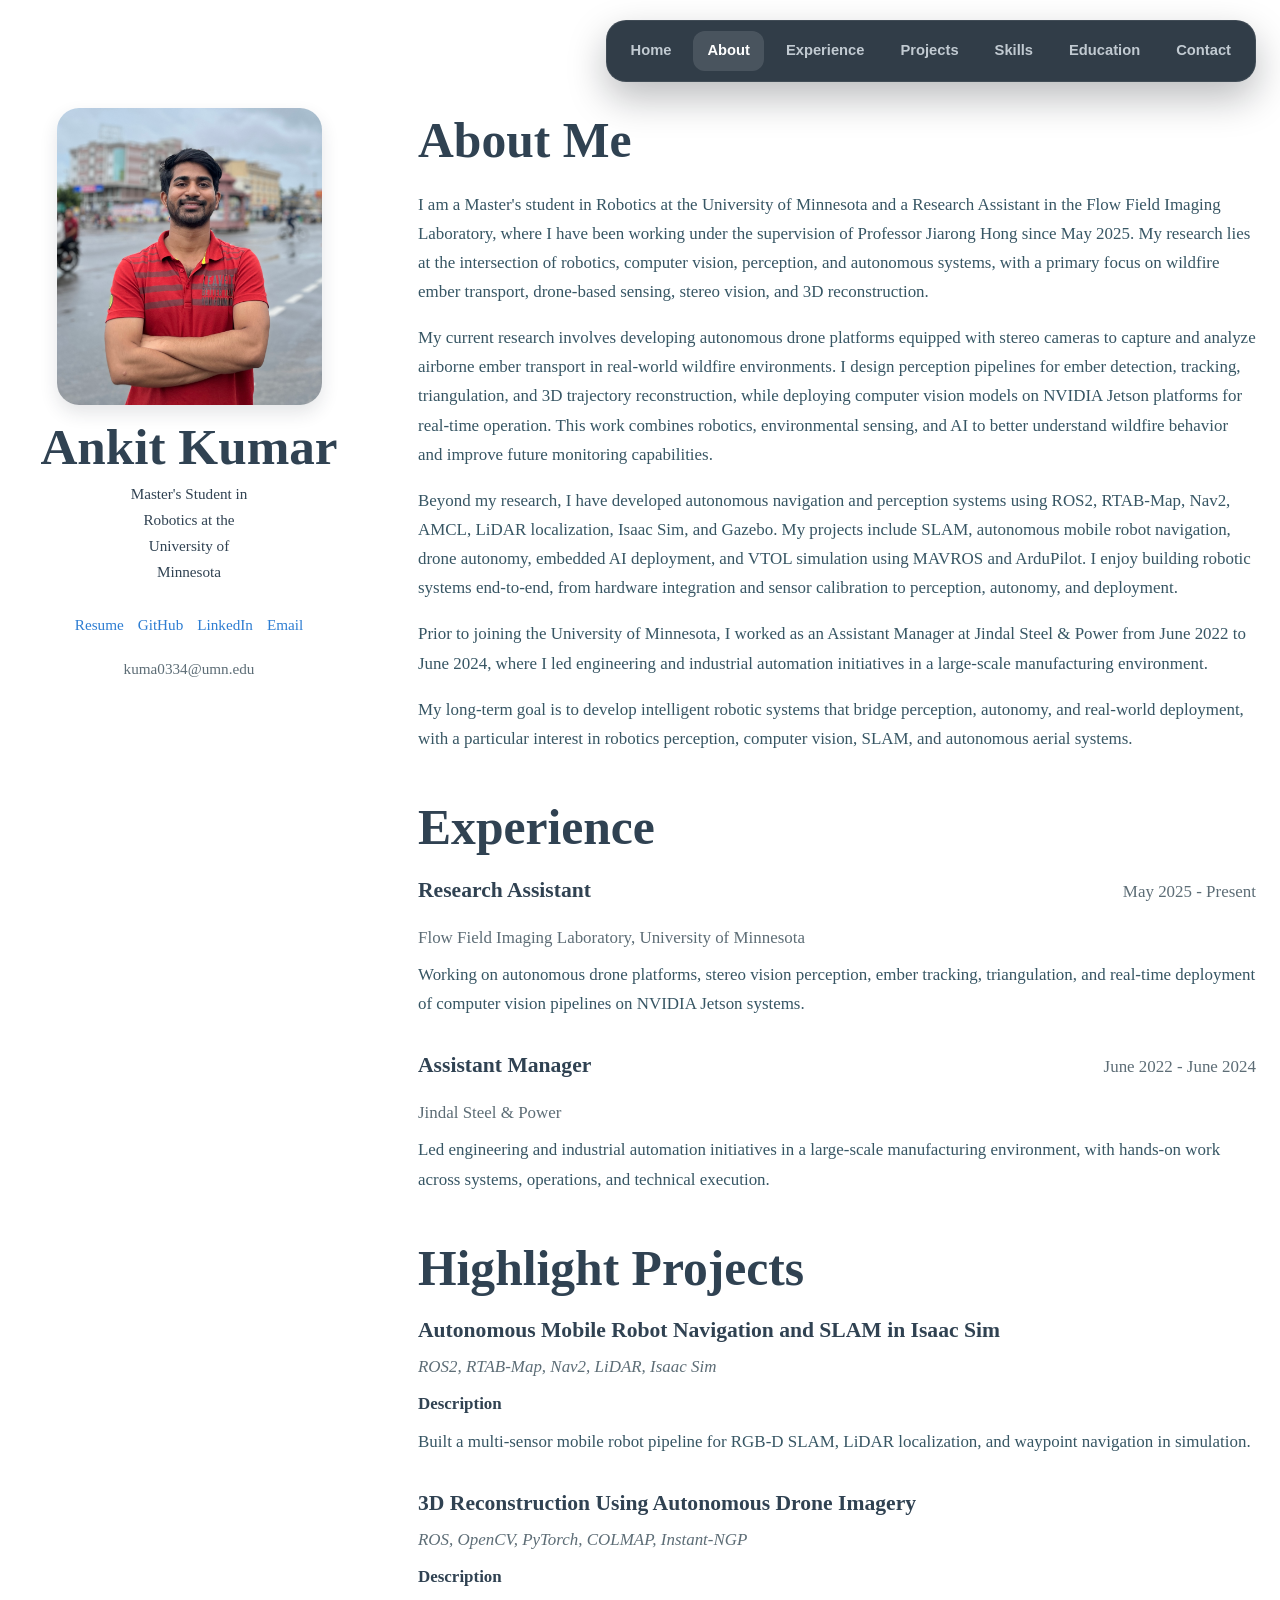
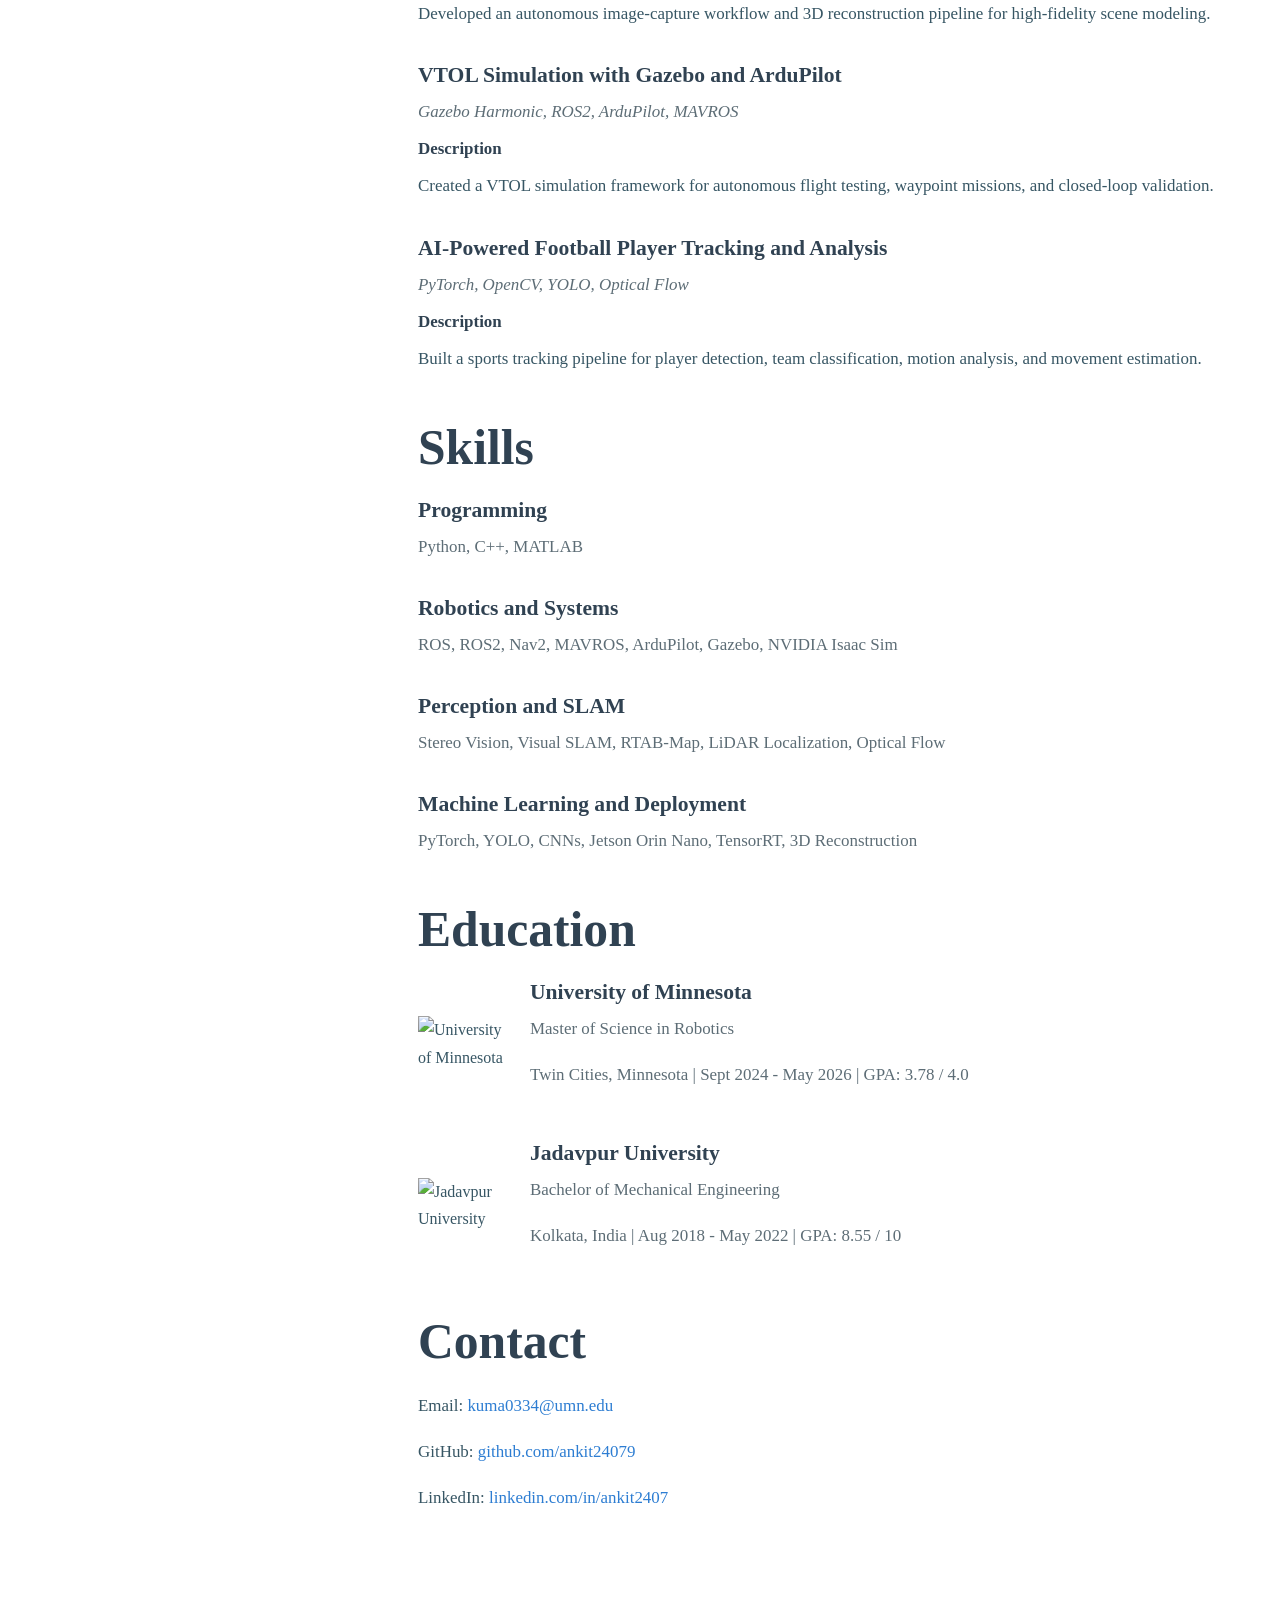
==== commit 514fe380: "Fix sticky nav and education alignment" ====
--- a/index.html
+++ b/index.html
@@ -11,18 +11,34 @@
     <link rel="stylesheet" href="styles.css" />
   </head>
   <body>
-    <nav class="section-rail" aria-label="Section navigation">
-      <div class="section-marker" aria-hidden="true"></div>
-      <a href="#home">Home</a>
-      <a href="#experience">Experience</a>
-      <a href="#projects">Projects</a>
-      <a href="#skills">Skills</a>
-      <a href="#education">Education</a>
-    </nav>
+    <header class="site-header">
+      <div class="nav-shell">
+        <button
+          class="nav-toggle"
+          type="button"
+          aria-expanded="false"
+          aria-controls="site-nav"
+          aria-label="Toggle navigation"
+        >
+          <span></span>
+          <span></span>
+          <span></span>
+        </button>
+        <nav id="site-nav" class="site-nav" aria-label="Section navigation">
+          <a href="#home">Home</a>
+          <a href="#about">About</a>
+          <a href="#experience">Experience</a>
+          <a href="#projects">Projects</a>
+          <a href="#skills">Skills</a>
+          <a href="#education">Education</a>
+          <a href="#contact">Contact</a>
+        </nav>
+      </div>
+    </header>
 
     <main class="page-shell">
       <div class="container page-layout">
-        <aside class="profile-sidebar">
+        <aside id="home" class="profile-sidebar">
           <img
             class="profile-photo"
             src="IMG_0368.jpg"
@@ -43,7 +59,7 @@
         </aside>
 
         <div class="content-column">
-          <section id="home" class="content-section">
+          <section id="about" class="content-section">
             <h2>About Me</h2>
             <p>
               I am a Master's student in Robotics at the University of Minnesota and a
@@ -214,6 +230,13 @@
               </div>
             </article>
           </section>
+
+          <section id="contact" class="content-section contact-section">
+            <h2>Contact</h2>
+            <p>Email: <a href="mailto:kuma0334@umn.edu">kuma0334@umn.edu</a></p>
+            <p>GitHub: <a href="https://github.com/ankit24079" target="_blank" rel="noreferrer">github.com/ankit24079</a></p>
+            <p>LinkedIn: <a href="https://www.linkedin.com/in/ankit2407" target="_blank" rel="noreferrer">linkedin.com/in/ankit2407</a></p>
+          </section>
         </div>
       </div>
     </main>
--- a/styles.css
+++ b/styles.css
@@ -54,57 +54,76 @@
   margin: 0 auto;
 }
 
-.section-rail {
+.site-header {
   position: fixed;
-  top: 50%;
+  top: 20px;
   right: 24px;
   z-index: 30;
-  display: grid;
-  gap: 10px;
-  padding: 14px 14px 14px 18px;
-  border: 1px solid var(--line);
-  border-radius: 18px;
-  background: rgba(255, 255, 255, 0.94);
-  box-shadow: var(--shadow);
-  transform: translateY(-50%);
+}
+
+.nav-shell {
+  display: flex;
+  justify-content: flex-end;
+}
+
+.site-nav {
+  display: flex;
+  align-items: center;
+  gap: 8px;
+  padding: 10px;
+  border: 1px solid rgba(255, 255, 255, 0.08);
+  border-radius: 20px;
+  background: rgba(32, 45, 57, 0.92);
+  box-shadow: 0 16px 38px rgba(9, 16, 23, 0.28);
   backdrop-filter: blur(10px);
 }
 
-.section-rail a {
-  position: relative;
-  z-index: 1;
-  min-width: 110px;
-  padding: 8px 12px;
+.site-nav a {
+  display: inline-flex;
+  align-items: center;
+  justify-content: center;
+  min-height: 40px;
+  padding: 0 14px;
   border-radius: 12px;
-  color: var(--muted);
+  color: rgba(235, 242, 248, 0.78);
   font-family: Arial, Helvetica, sans-serif;
-  font-size: 0.9rem;
+  font-size: 0.92rem;
   font-weight: 600;
   transition:
+    background 160ms ease,
     color 160ms ease,
     transform 160ms ease;
 }
 
-.section-rail a.is-active {
-  color: var(--heading);
-  transform: translateX(-2px);
-}
-
-.section-marker {
-  position: absolute;
-  left: 8px;
-  top: 14px;
-  width: 4px;
-  height: 34px;
+.site-nav a:hover,
+.site-nav a.is-active {
+  background: rgba(255, 255, 255, 0.12);
+  color: #ffffff;
+}
+
+.nav-toggle {
+  display: none;
+  width: 48px;
+  height: 48px;
+  padding: 0;
+  border: 1px solid rgba(255, 255, 255, 0.08);
+  border-radius: 16px;
+  background: rgba(32, 45, 57, 0.92);
+  box-shadow: 0 16px 38px rgba(9, 16, 23, 0.28);
+  cursor: pointer;
+}
+
+.nav-toggle span {
+  display: block;
+  width: 20px;
+  height: 2px;
+  margin: 4px auto;
   border-radius: 999px;
-  background: var(--accent);
-  transition:
-    transform 220ms ease,
-    height 220ms ease;
+  background: #ffffff;
 }
 
 .page-shell {
-  padding: 56px 0 80px;
+  padding: 108px 0 80px;
 }
 
 .page-layout {
@@ -116,7 +135,7 @@
 
 .profile-sidebar {
   position: sticky;
-  top: 40px;
+  top: 108px;
   text-align: center;
 }
 
@@ -166,7 +185,7 @@
 
 .content-section {
   margin-bottom: 48px;
-  scroll-margin-top: 32px;
+  scroll-margin-top: 108px;
 }
 
 .content-section h2 {
@@ -227,17 +246,20 @@
 
 .education-item.with-logo {
   display: grid;
-  grid-template-columns: 132px minmax(0, 1fr);
+  grid-template-columns: 88px minmax(0, 1fr);
   gap: 24px;
   align-items: center;
 }
 
 .education-logo {
-  width: 100%;
-  max-width: 96px;
-  max-height: 52px;
+  width: 88px;
+  height: 52px;
   object-fit: contain;
-  background: #fff;
+  object-position: center;
+}
+
+.contact-section {
+  padding-bottom: 12px;
 }
 
 @media (max-width: 980px) {
@@ -253,10 +275,6 @@
   .profile-photo {
     max-width: 290px;
   }
-
-  .section-rail {
-    right: 16px;
-  }
 }
 
 @media (max-width: 720px) {
@@ -264,31 +282,50 @@
     --container: min(1360px, calc(100% - 34px));
   }
 
-  .section-rail {
-    position: fixed;
+  .site-header {
+    top: 12px;
     right: 12px;
-    bottom: 12px;
-    top: auto;
     left: 12px;
-    grid-template-columns: repeat(5, minmax(0, 1fr));
-    gap: 6px;
+  }
+
+  .nav-shell {
+    position: relative;
+  }
+
+  .nav-toggle {
+    display: block;
+    margin-left: auto;
+  }
+
+  .site-nav {
+    position: absolute;
+    top: 58px;
+    right: 0;
+    flex-direction: column;
+    align-items: stretch;
+    width: min(260px, calc(100vw - 24px));
     padding: 10px;
-    transform: none;
-  }
-
-  .section-rail a {
-    min-width: 0;
-    padding: 8px 6px;
-    font-size: 0.78rem;
-    text-align: center;
-  }
-
-  .section-marker {
-    display: none;
+    opacity: 0;
+    pointer-events: none;
+    transform: translateY(-8px);
+    transition:
+      opacity 160ms ease,
+      transform 160ms ease;
+  }
+
+  .site-nav.is-open {
+    opacity: 1;
+    pointer-events: auto;
+    transform: translateY(0);
+  }
+
+  .site-nav a {
+    justify-content: flex-start;
+    min-height: 42px;
   }
 
   .page-shell {
-    padding: 28px 0 104px;
+    padding: 92px 0 56px;
   }
 
   .content-section h2 {
@@ -306,6 +343,7 @@
   }
 
   .education-logo {
-    max-width: 92px;
-  }
-}
+    width: 88px;
+    height: 52px;
+  }
+}
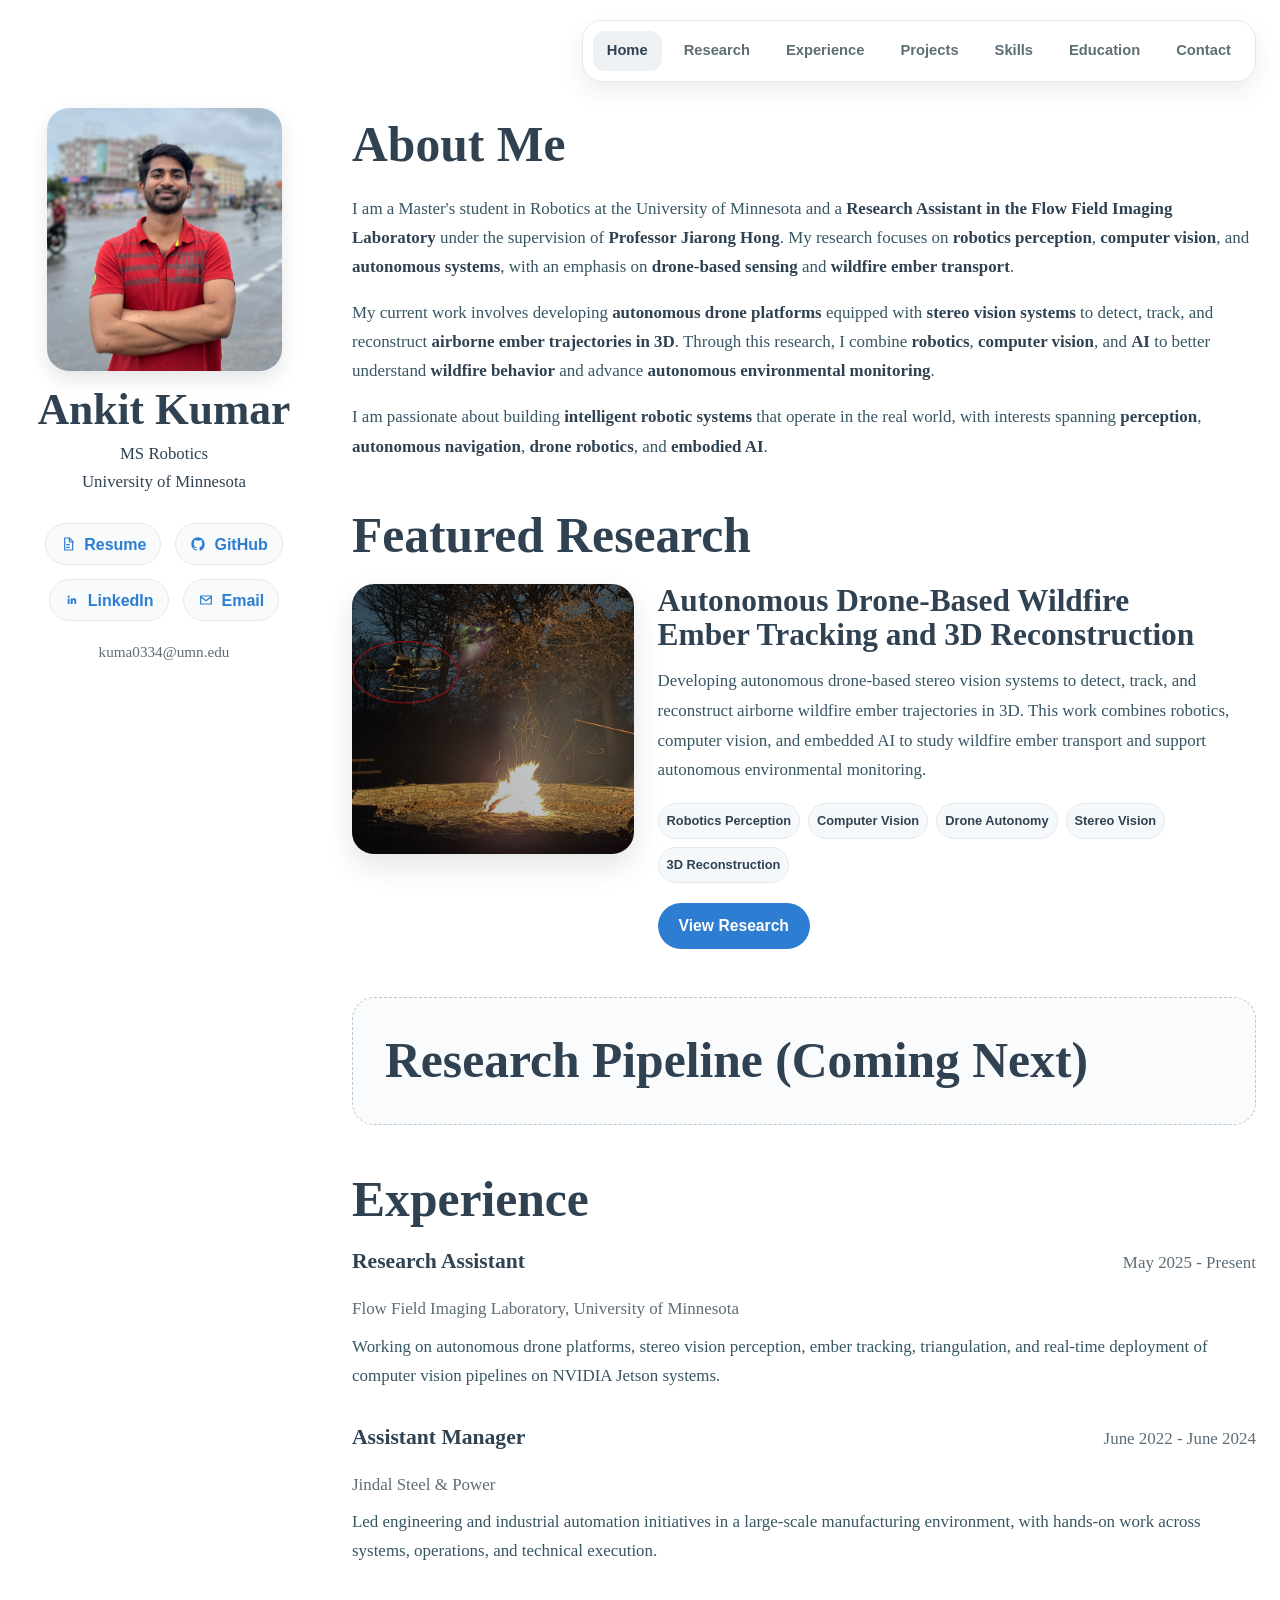
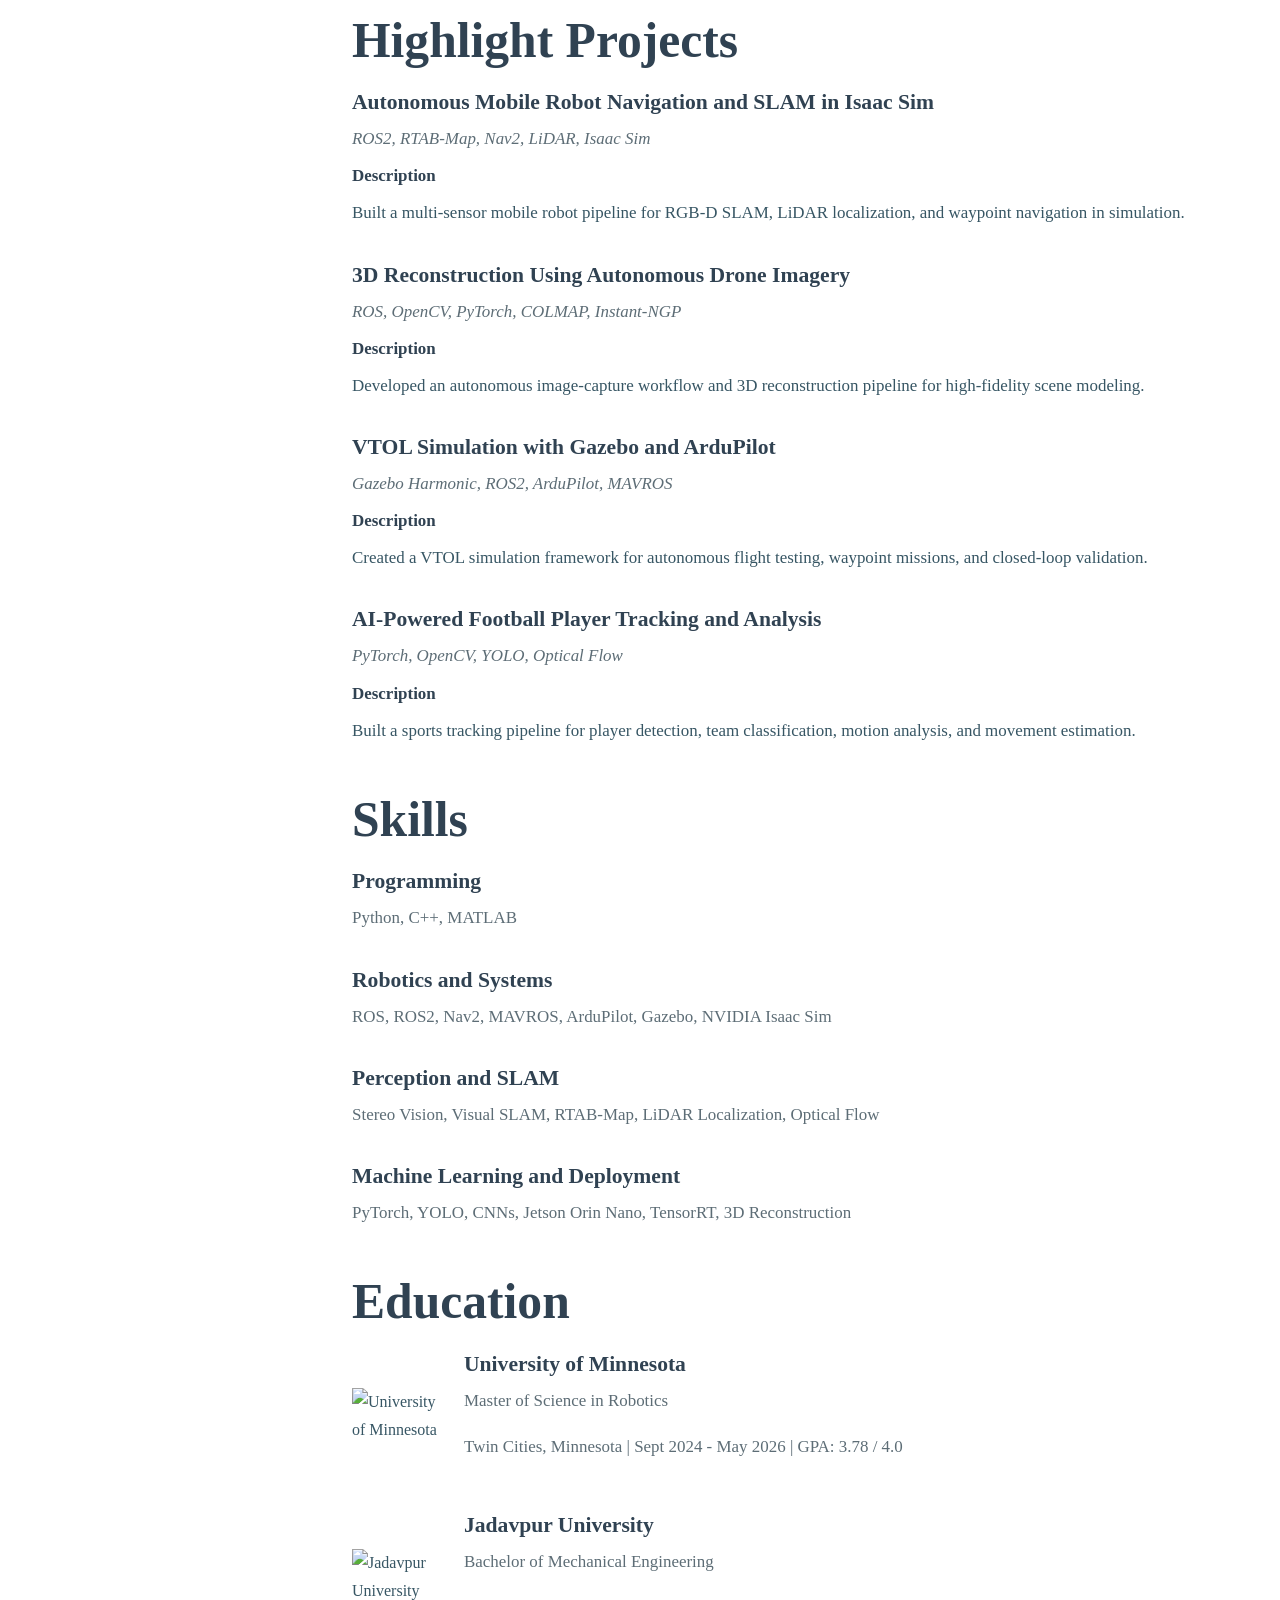
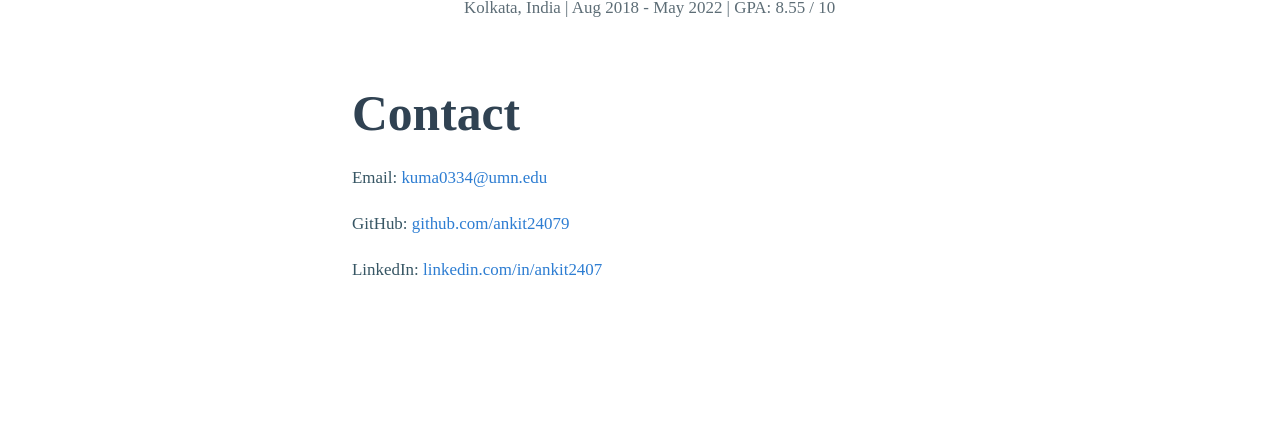
==== commit 204ffc34: "Add featured research section and update assets" ====
--- a/index.html
+++ b/index.html
@@ -26,7 +26,7 @@
         </button>
         <nav id="site-nav" class="site-nav" aria-label="Section navigation">
           <a href="#home">Home</a>
-          <a href="#about">About</a>
+          <a href="#featured-research">Research</a>
           <a href="#experience">Experience</a>
           <a href="#projects">Projects</a>
           <a href="#skills">Skills</a>
@@ -38,7 +38,7 @@
 
     <main class="page-shell">
       <div class="container page-layout">
-        <aside id="home" class="profile-sidebar">
+        <aside class="profile-sidebar">
           <img
             class="profile-photo"
             src="IMG_0368.jpg"
@@ -46,61 +46,121 @@
           />
 
           <h1>Ankit Kumar</h1>
-          <p class="sidebar-role">Master's Student in Robotics at the University of Minnesota</p>
+          <p class="sidebar-role">MS Robotics<br />University of Minnesota</p>
 
           <div class="sidebar-links" aria-label="Profile links">
-            <a href="assets/Ankit_Kumar_Resume.pdf">Resume</a>
-            <a href="https://github.com/ankit24079" target="_blank" rel="noreferrer">GitHub</a>
-            <a href="https://www.linkedin.com/in/ankit2407" target="_blank" rel="noreferrer">LinkedIn</a>
-            <a href="mailto:kuma0334@umn.edu">Email</a>
+            <a href="assets/Ankit_Kumar_Resume.pdf">
+              <svg viewBox="0 0 24 24" aria-hidden="true">
+                <path d="M7 3h7l5 5v13H7z"></path>
+                <path d="M14 3v6h6"></path>
+                <path d="M10 13h4"></path>
+                <path d="M10 17h4"></path>
+              </svg>
+              <span>Resume</span>
+            </a>
+            <a href="https://github.com/ankit24079" target="_blank" rel="noreferrer">
+              <svg viewBox="0 0 24 24" aria-hidden="true">
+                <path d="M12 2C6.48 2 2 6.58 2 12.22c0 4.5 2.87 8.31 6.84 9.66.5.1.68-.22.68-.49 0-.24-.01-1.04-.01-1.88-2.78.61-3.37-1.21-3.37-1.21-.45-1.18-1.11-1.49-1.11-1.49-.91-.63.07-.61.07-.61 1 .07 1.53 1.05 1.53 1.05.9 1.58 2.35 1.12 2.92.86.09-.67.35-1.12.63-1.38-2.22-.26-4.55-1.14-4.55-5.05 0-1.12.39-2.03 1.03-2.75-.1-.26-.45-1.31.1-2.74 0 0 .85-.28 2.78 1.05A9.46 9.46 0 0 1 12 6.88c.85 0 1.71.12 2.51.35 1.92-1.33 2.77-1.05 2.77-1.05.55 1.43.2 2.48.1 2.74.64.72 1.03 1.63 1.03 2.75 0 3.92-2.33 4.78-4.56 5.04.36.32.68.95.68 1.92 0 1.39-.01 2.5-.01 2.84 0 .27.18.59.69.49A10.23 10.23 0 0 0 22 12.22C22 6.58 17.52 2 12 2Z"></path>
+              </svg>
+              <span>GitHub</span>
+            </a>
+            <a href="https://www.linkedin.com/in/ankit2407" target="_blank" rel="noreferrer">
+              <svg viewBox="0 0 24 24" aria-hidden="true">
+                <path d="M6.94 8.5a1.56 1.56 0 1 1 0-3.12 1.56 1.56 0 0 1 0 3.12ZM5.6 9.75h2.68V18H5.6zm4.36 0h2.57v1.13h.04c.36-.68 1.23-1.4 2.53-1.4 2.7 0 3.2 1.82 3.2 4.18V18h-2.68v-3.86c0-.92-.02-2.1-1.25-2.1-1.25 0-1.44.99-1.44 2.03V18H9.96z"></path>
+              </svg>
+              <span>LinkedIn</span>
+            </a>
+            <a href="mailto:kuma0334@umn.edu">
+              <svg viewBox="0 0 24 24" aria-hidden="true">
+                <path d="M4 6h16v12H4z"></path>
+                <path d="m4 7 8 6 8-6"></path>
+              </svg>
+              <span>Email</span>
+            </a>
           </div>
 
           <p class="sidebar-contact">kuma0334@umn.edu</p>
         </aside>
 
         <div class="content-column">
-          <section id="about" class="content-section">
+          <section id="home" class="content-section intro-section">
             <h2>About Me</h2>
             <p>
               I am a Master's student in Robotics at the University of Minnesota and a
-              Research Assistant in the Flow Field Imaging Laboratory, where I have
-              been working under the supervision of Professor Jiarong Hong since May
-              2025. My research lies at the intersection of robotics, computer vision,
-              perception, and autonomous systems, with a primary focus on wildfire
-              ember transport, drone-based sensing, stereo vision, and 3D
-              reconstruction.
+              <span class="text-highlight">Research Assistant in the Flow Field Imaging Laboratory</span>
+              under the supervision of
+              <span class="text-highlight">Professor Jiarong Hong</span>. My research
+              focuses on <span class="text-highlight">robotics perception</span>,
+              <span class="text-highlight">computer vision</span>, and
+              <span class="text-highlight">autonomous systems</span>, with an emphasis
+              on <span class="text-highlight">drone-based sensing</span> and
+              <span class="text-highlight">wildfire ember transport</span>.
             </p>
             <p>
-              My current research involves developing autonomous drone platforms
-              equipped with stereo cameras to capture and analyze airborne ember
-              transport in real-world wildfire environments. I design perception
-              pipelines for ember detection, tracking, triangulation, and 3D
-              trajectory reconstruction, while deploying computer vision models on
-              NVIDIA Jetson platforms for real-time operation. This work combines
-              robotics, environmental sensing, and AI to better understand wildfire
-              behavior and improve future monitoring capabilities.
+              My current work involves developing
+              <span class="text-highlight">autonomous drone platforms</span> equipped
+              with <span class="text-highlight">stereo vision systems</span> to detect,
+              track, and reconstruct
+              <span class="text-highlight">airborne ember trajectories in 3D</span>.
+              Through this research, I combine
+              <span class="text-highlight">robotics</span>,
+              <span class="text-highlight">computer vision</span>, and
+              <span class="text-highlight">AI</span> to better understand
+              <span class="text-highlight">wildfire behavior</span> and advance
+              <span class="text-highlight">autonomous environmental monitoring</span>.
             </p>
             <p>
-              Beyond my research, I have developed autonomous navigation and
-              perception systems using ROS2, RTAB-Map, Nav2, AMCL, LiDAR
-              localization, Isaac Sim, and Gazebo. My projects include SLAM,
-              autonomous mobile robot navigation, drone autonomy, embedded AI
-              deployment, and VTOL simulation using MAVROS and ArduPilot. I enjoy
-              building robotic systems end-to-end, from hardware integration and
-              sensor calibration to perception, autonomy, and deployment.
+              I am passionate about building
+              <span class="text-highlight">intelligent robotic systems</span> that
+              operate in the real world, with interests spanning
+              <span class="text-highlight">perception</span>,
+              <span class="text-highlight">autonomous navigation</span>,
+              <span class="text-highlight">drone robotics</span>, and
+              <span class="text-highlight">embodied AI</span>.
             </p>
-            <p>
-              Prior to joining the University of Minnesota, I worked as an Assistant
-              Manager at Jindal Steel &amp; Power from June 2022 to June 2024, where I
-              led engineering and industrial automation initiatives in a large-scale
-              manufacturing environment.
-            </p>
-            <p>
-              My long-term goal is to develop intelligent robotic systems that bridge
-              perception, autonomy, and real-world deployment, with a particular
-              interest in robotics perception, computer vision, SLAM, and autonomous
-              aerial systems.
-            </p>
+          </section>
+
+          <section id="featured-research" class="content-section research-section">
+            <h2>Featured Research</h2>
+
+            <div class="research-feature reveal-on-scroll">
+              <div class="research-image-wrap">
+                <img
+                  class="research-feature-image"
+                  src="IMG_2844.png"
+                  alt="Autonomous drone-based wildfire ember tracking research cover"
+                />
+                <div class="research-image-overlay"></div>
+              </div>
+
+              <div class="research-feature-copy">
+                <h3>Autonomous Drone-Based Wildfire Ember Tracking and 3D Reconstruction</h3>
+                <p class="research-summary">
+                  Developing autonomous drone-based stereo vision systems to detect,
+                  track, and reconstruct airborne wildfire ember trajectories in 3D.
+                  This work combines robotics, computer vision, and embedded AI to
+                  study wildfire ember transport and support autonomous environmental
+                  monitoring.
+                </p>
+                <div class="research-tags" aria-label="Research focus">
+                  <span>Robotics Perception</span>
+                  <span>Computer Vision</span>
+                  <span>Drone Autonomy</span>
+                  <span>Stereo Vision</span>
+                  <span>3D Reconstruction</span>
+                </div>
+                <div class="research-actions">
+                  <a class="research-button primary" href="#research-pipeline">View Research</a>
+                </div>
+              </div>
+            </div>
+          </section>
+
+          <section
+            id="research-pipeline"
+            class="content-section research-pipeline-placeholder reveal-on-scroll"
+          >
+            <h2>Research Pipeline (Coming Next)</h2>
           </section>
 
           <section id="experience" class="content-section">
--- a/styles.css
+++ b/styles.css
@@ -71,11 +71,10 @@
   align-items: center;
   gap: 8px;
   padding: 10px;
-  border: 1px solid rgba(255, 255, 255, 0.08);
+  border: 1px solid var(--line);
   border-radius: 20px;
-  background: rgba(32, 45, 57, 0.92);
-  box-shadow: 0 16px 38px rgba(9, 16, 23, 0.28);
-  backdrop-filter: blur(10px);
+  background: var(--bg);
+  box-shadow: 0 10px 24px rgba(31, 44, 57, 0.08);
 }
 
 .site-nav a {
@@ -85,7 +84,7 @@
   min-height: 40px;
   padding: 0 14px;
   border-radius: 12px;
-  color: rgba(235, 242, 248, 0.78);
+  color: var(--muted);
   font-family: Arial, Helvetica, sans-serif;
   font-size: 0.92rem;
   font-weight: 600;
@@ -97,8 +96,8 @@
 
 .site-nav a:hover,
 .site-nav a.is-active {
-  background: rgba(255, 255, 255, 0.12);
-  color: #ffffff;
+  background: #edf1f4;
+  color: var(--heading);
 }
 
 .nav-toggle {
@@ -106,10 +105,10 @@
   width: 48px;
   height: 48px;
   padding: 0;
-  border: 1px solid rgba(255, 255, 255, 0.08);
+  border: 1px solid var(--line);
   border-radius: 16px;
-  background: rgba(32, 45, 57, 0.92);
-  box-shadow: 0 16px 38px rgba(9, 16, 23, 0.28);
+  background: var(--bg);
+  box-shadow: 0 10px 24px rgba(31, 44, 57, 0.08);
   cursor: pointer;
 }
 
@@ -119,7 +118,7 @@
   height: 2px;
   margin: 4px auto;
   border-radius: 999px;
-  background: #ffffff;
+  background: var(--heading);
 }
 
 .page-shell {
@@ -128,8 +127,8 @@
 
 .page-layout {
   display: grid;
-  grid-template-columns: 330px minmax(0, 1fr);
-  gap: 64px;
+  grid-template-columns: 280px minmax(0, 1fr);
+  gap: 48px;
   align-items: start;
 }
 
@@ -141,7 +140,7 @@
 
 .profile-photo {
   width: 100%;
-  max-width: 265px;
+  max-width: 235px;
   margin: 0 auto 16px;
   aspect-ratio: 1 / 1.12;
   object-fit: cover;
@@ -152,15 +151,16 @@
 
 .profile-sidebar h1 {
   margin-bottom: 8px;
-  font-size: clamp(2.2rem, 4vw, 3.2rem);
+  font-size: clamp(2rem, 3.4vw, 2.9rem);
   line-height: 1.02;
 }
 
 .sidebar-role {
   margin: 0 auto 26px;
-  max-width: 18ch;
-  font-size: 0.95rem;
-  color: var(--heading);
+  max-width: none;
+  font-size: 1.05rem;
+  color: var(--heading);
+  white-space: nowrap;
 }
 
 .sidebar-links {
@@ -169,7 +169,49 @@
   flex-wrap: wrap;
   gap: 14px;
   margin-bottom: 18px;
-  font-size: 0.95rem;
+  font-size: 1rem;
+}
+
+.sidebar-links a {
+  display: inline-flex;
+  align-items: center;
+  gap: 8px;
+  min-height: 42px;
+  padding: 0 14px;
+  border: 1px solid var(--line);
+  border-radius: 999px;
+  background: #f8fafb;
+  color: var(--accent);
+  font-family: Arial, Helvetica, sans-serif;
+  font-weight: 600;
+}
+
+.sidebar-links a:hover {
+  background: #eef4f8;
+}
+
+.sidebar-links svg {
+  width: 16px;
+  height: 16px;
+  fill: none;
+  stroke: currentColor;
+  stroke-width: 1.8;
+  stroke-linecap: round;
+  stroke-linejoin: round;
+}
+
+.sidebar-links a:nth-child(2) svg {
+  fill: currentColor;
+  stroke: none;
+}
+
+.sidebar-links a:nth-child(3) svg {
+  fill: currentColor;
+  stroke: none;
+}
+
+.intro-section {
+  padding-top: 4px;
 }
 
 .sidebar-contact {
@@ -196,6 +238,152 @@
 
 .content-section p {
   font-size: 1.06rem;
+}
+
+.text-highlight {
+  color: var(--heading);
+  font-weight: 700;
+}
+
+.reveal-on-scroll {
+  opacity: 0;
+  transform: translateY(28px);
+  transition:
+    opacity 520ms ease,
+    transform 520ms ease;
+}
+
+.reveal-on-scroll.is-visible {
+  opacity: 1;
+  transform: translateY(0);
+}
+
+.research-section {
+  margin-bottom: 48px;
+}
+
+.research-feature {
+  display: grid;
+  grid-template-columns: minmax(250px, 0.32fr) minmax(0, 0.68fr);
+  gap: 24px;
+  align-items: start;
+}
+
+.research-image-wrap,
+.research-feature-copy {
+  min-width: 0;
+}
+
+.research-image-wrap {
+  position: relative;
+  overflow: hidden;
+  min-height: 270px;
+  border-radius: 22px;
+  box-shadow: 0 12px 28px rgba(24, 34, 44, 0.12);
+}
+
+.research-feature-image {
+  width: 100%;
+  height: 100%;
+  min-height: 270px;
+  object-fit: cover;
+}
+
+.research-image-overlay {
+  position: absolute;
+  inset: 0;
+  background:
+    linear-gradient(180deg, rgba(8, 15, 24, 0.12) 0%, rgba(8, 15, 24, 0.2) 100%),
+    linear-gradient(90deg, rgba(8, 15, 24, 0.2) 0%, rgba(8, 15, 24, 0.04) 100%);
+}
+
+.research-feature-copy {
+  display: flex;
+  flex-direction: column;
+  justify-content: center;
+  padding: 0;
+  border: 0;
+  background: transparent;
+  box-shadow: none;
+}
+
+.research-feature-copy h3,
+.research-copy h3 {
+  margin-bottom: 14px;
+  color: var(--heading);
+  font-size: clamp(1.6rem, 2.45vw, 2.3rem);
+  line-height: 1.08;
+  max-width: 100%;
+  text-wrap: balance;
+}
+
+.research-summary {
+  color: var(--text);
+}
+
+.research-summary {
+  max-width: 100%;
+  margin: 0;
+  font-size: 1.03rem;
+  line-height: 1.76;
+}
+
+.research-tags {
+  display: flex;
+  flex-wrap: wrap;
+  gap: 8px;
+  margin-top: 18px;
+}
+
+.research-tags span {
+  display: inline-flex;
+  align-items: center;
+  min-height: 30px;
+  padding: 6px 8px;
+  border: 1px solid var(--line);
+  border-radius: 999px;
+  background: #f6f9fb;
+  color: var(--heading);
+  font-family: Arial, Helvetica, sans-serif;
+  font-size: 0.8rem;
+  font-weight: 600;
+  white-space: nowrap;
+}
+
+.research-actions {
+  display: flex;
+  flex-wrap: wrap;
+  gap: 14px;
+  margin-top: 20px;
+}
+
+.research-button {
+  display: inline-flex;
+  align-items: center;
+  justify-content: center;
+  min-height: 46px;
+  padding: 0 20px;
+  border: 1px solid transparent;
+  border-radius: 999px;
+  font-family: Arial, Helvetica, sans-serif;
+  font-size: 0.98rem;
+  font-weight: 700;
+}
+
+.research-button.primary {
+  background: var(--accent);
+  color: #ffffff;
+}
+
+.research-pipeline-placeholder {
+  padding: 36px 32px;
+  border: 1px dashed #b9c9d4;
+  border-radius: 22px;
+  background: rgba(248, 250, 252, 0.78);
+}
+
+.research-pipeline-placeholder h2 {
+  margin-bottom: 0;
 }
 
 .experience-item,
@@ -274,6 +462,10 @@
 
   .profile-photo {
     max-width: 290px;
+  }
+
+  .research-feature {
+    grid-template-columns: 1fr;
   }
 }
 
@@ -332,6 +524,28 @@
     font-size: clamp(1.9rem, 8vw, 2.5rem);
   }
 
+  .sidebar-role {
+    white-space: normal;
+  }
+
+  .research-image-wrap {
+    min-height: 250px;
+    border-radius: 22px;
+  }
+
+  .research-feature-image {
+    min-height: 250px;
+  }
+
+  .research-feature-copy {
+    padding: 0;
+  }
+
+  .research-feature-copy h3 {
+    max-width: 100%;
+    font-size: clamp(1.55rem, 6.8vw, 2.05rem);
+  }
+
   .experience-head {
     grid-template-columns: 1fr;
     display: grid;
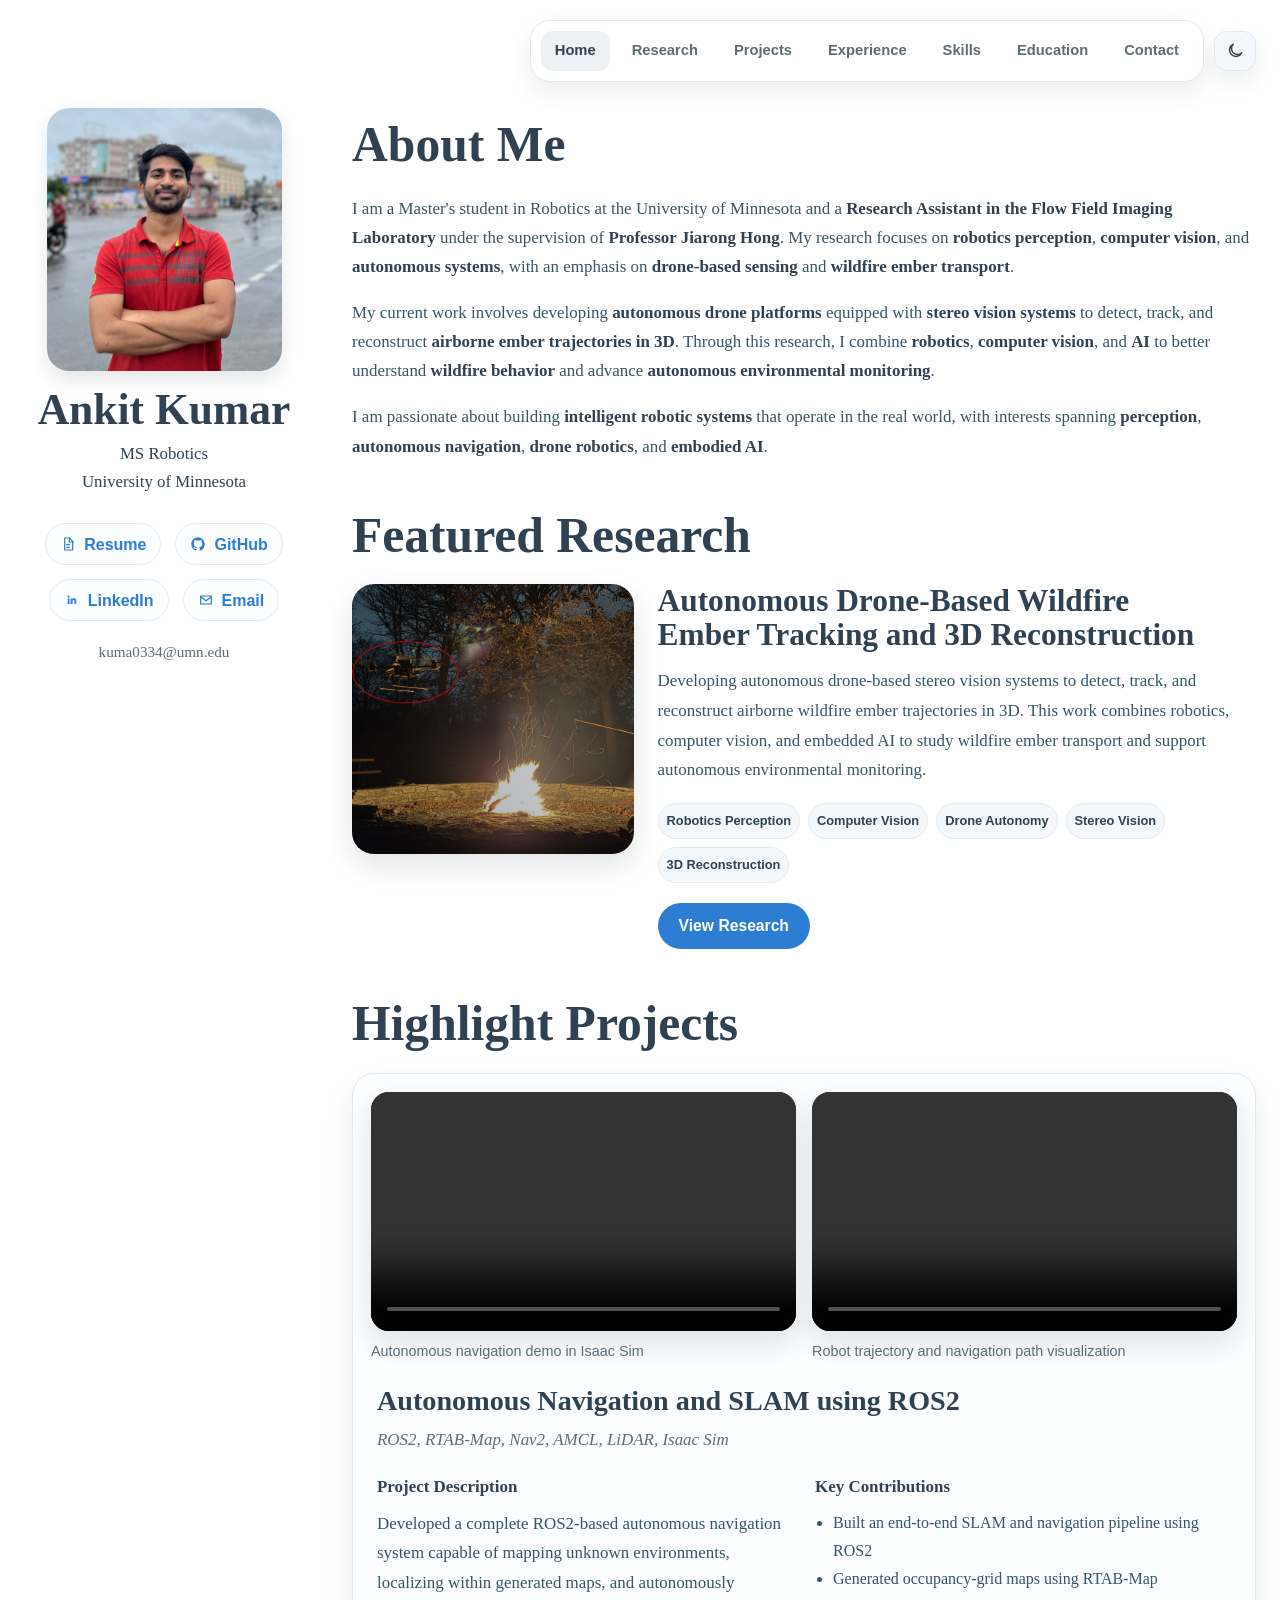
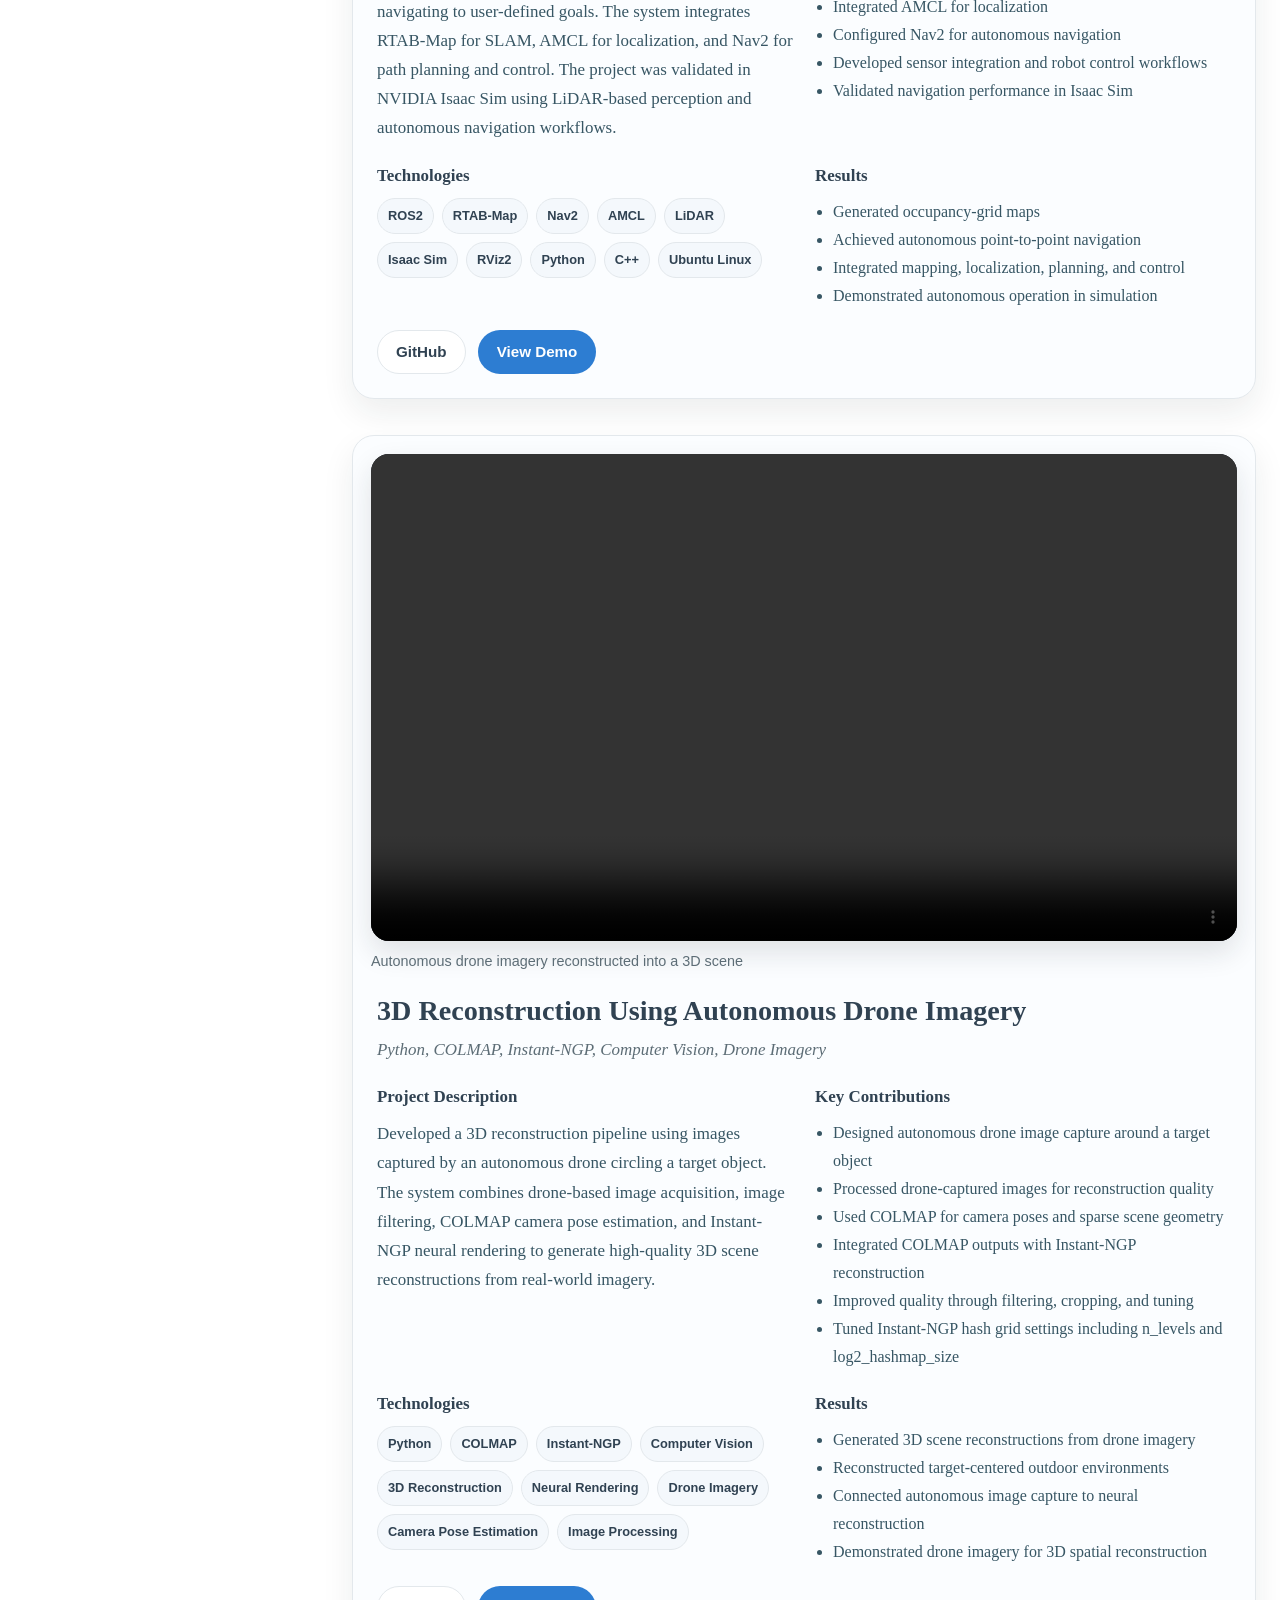
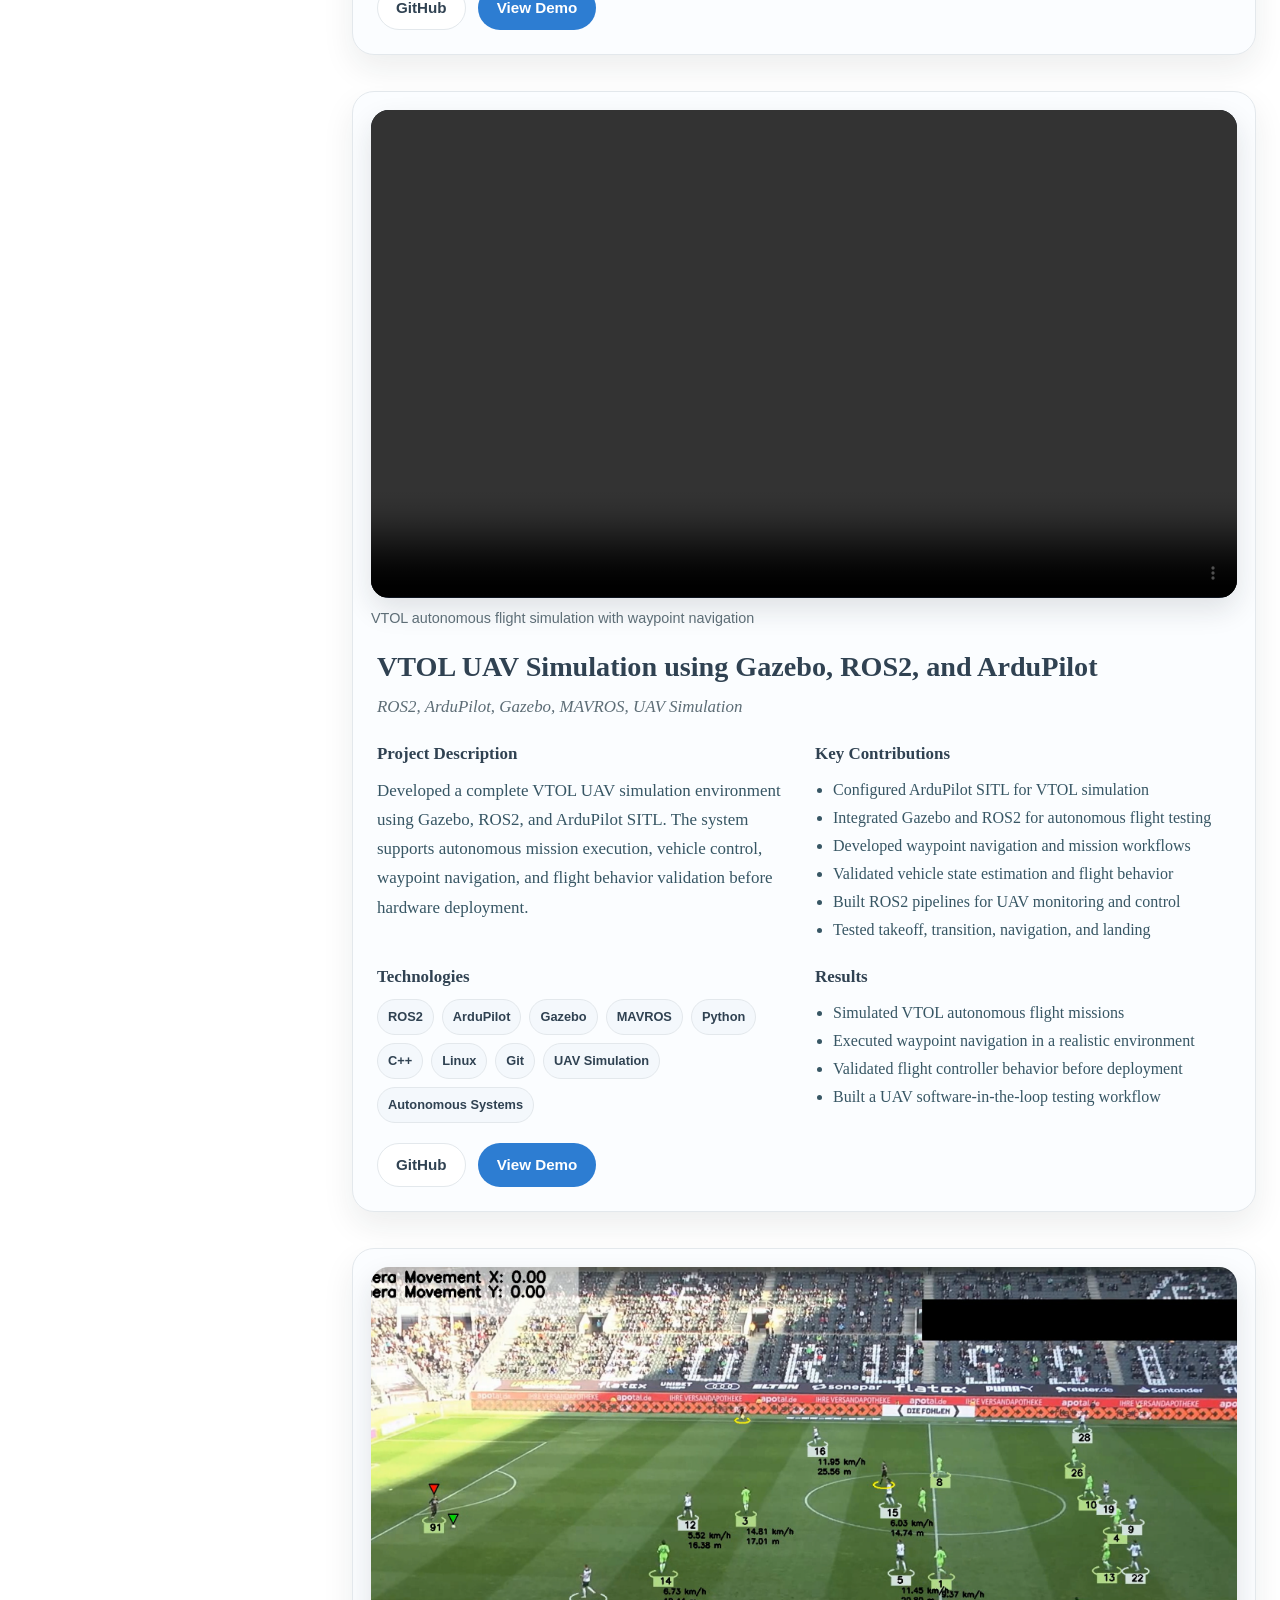
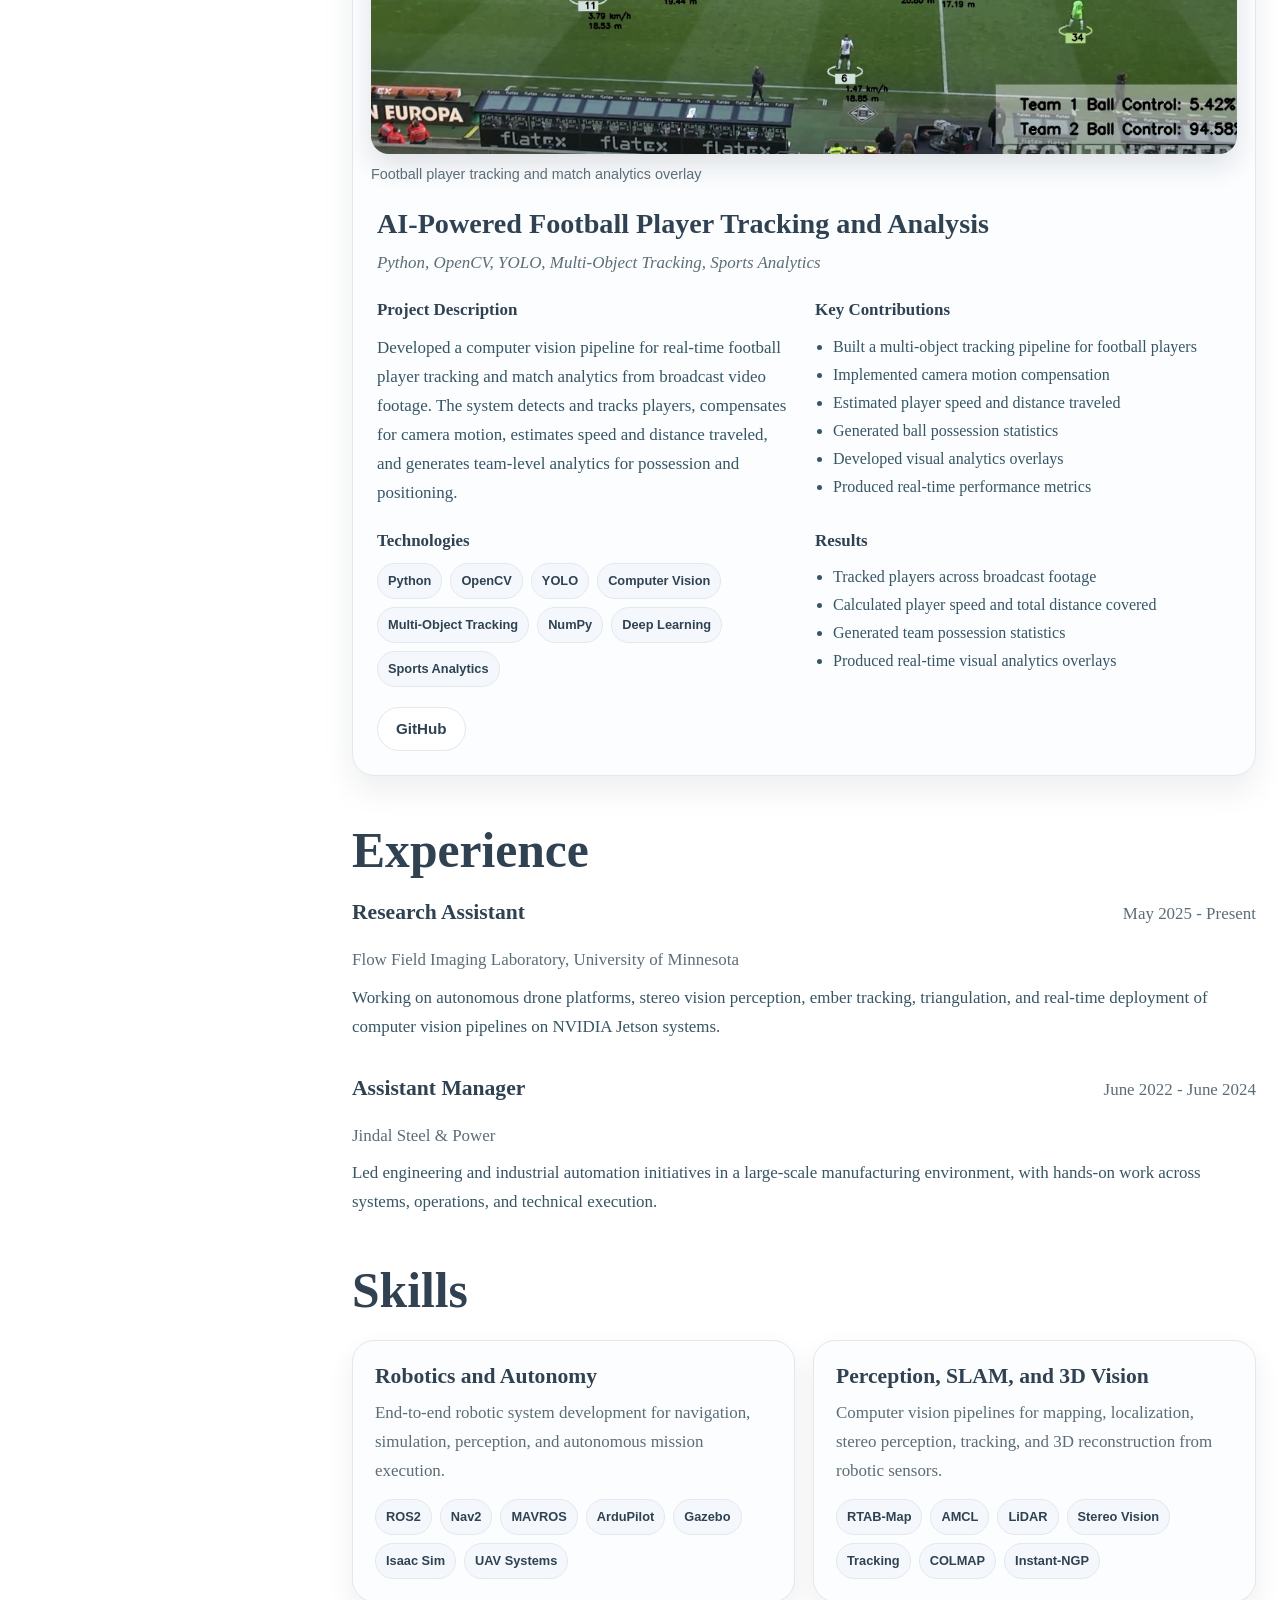
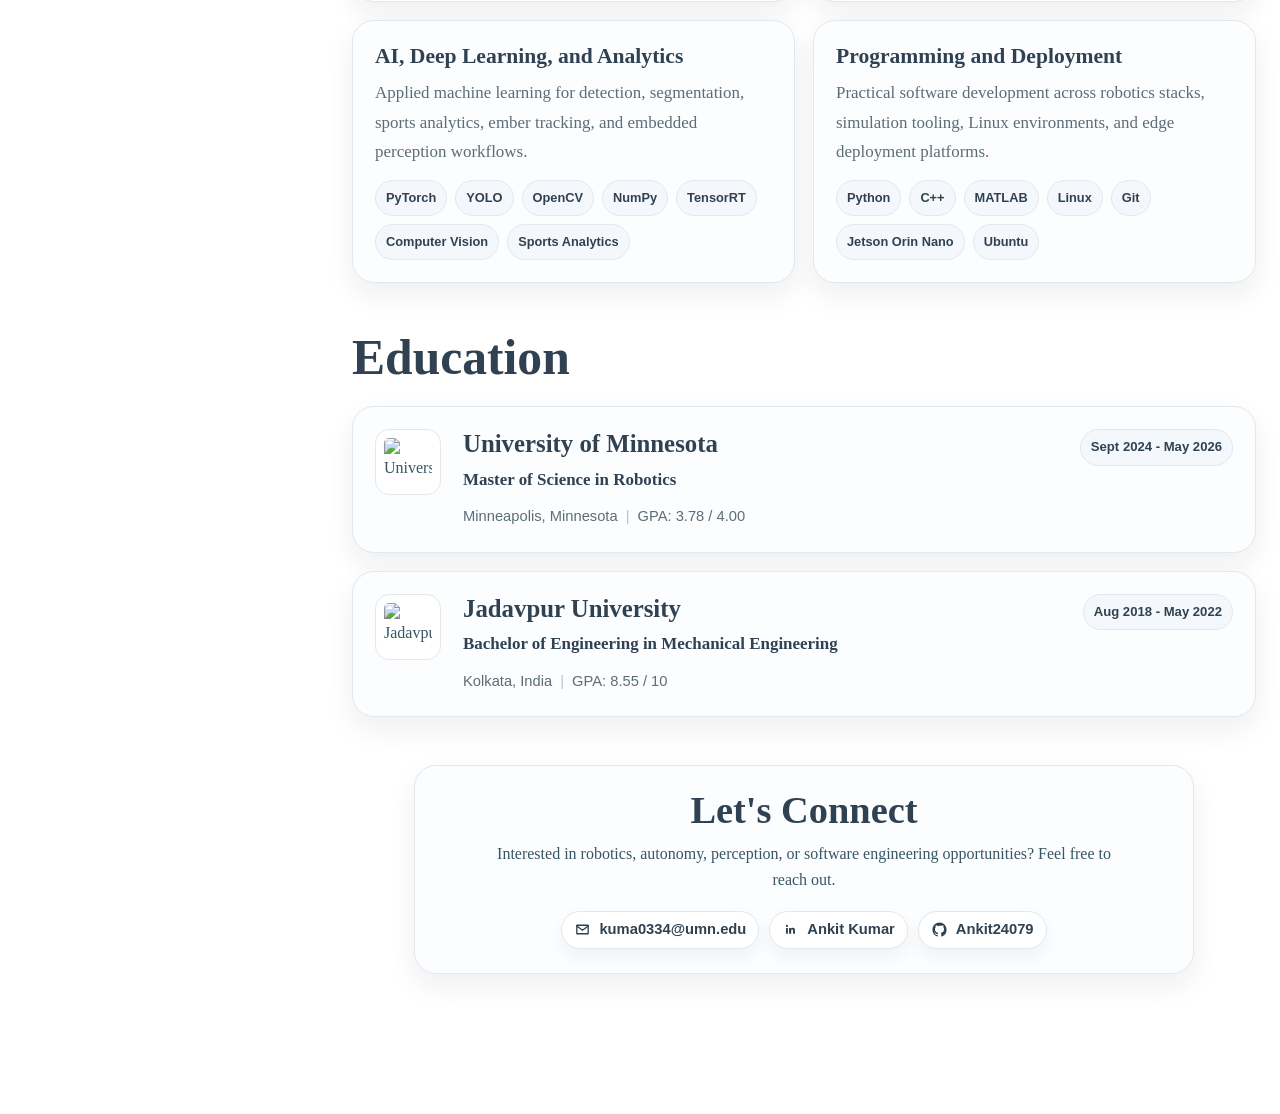
==== commit f74eedbf: "Update portfolio projects and theme" ====
--- a/index.html
+++ b/index.html
@@ -8,6 +8,13 @@
       name="description"
       content="Portfolio website for Ankit Kumar, a robotics graduate student focused on perception, SLAM, and autonomous systems."
     />
+    <script>
+      const savedTheme = localStorage.getItem("portfolio-theme");
+      const prefersDark = window.matchMedia("(prefers-color-scheme: dark)").matches;
+      if (savedTheme === "dark" || (!savedTheme && prefersDark)) {
+        document.documentElement.dataset.theme = "dark";
+      }
+    </script>
     <link rel="stylesheet" href="styles.css" />
   </head>
   <body>
@@ -27,12 +34,33 @@
         <nav id="site-nav" class="site-nav" aria-label="Section navigation">
           <a href="#home">Home</a>
           <a href="#featured-research">Research</a>
+          <a href="#projects">Projects</a>
           <a href="#experience">Experience</a>
-          <a href="#projects">Projects</a>
           <a href="#skills">Skills</a>
           <a href="#education">Education</a>
           <a href="#contact">Contact</a>
         </nav>
+        <button
+          class="theme-toggle"
+          type="button"
+          aria-label="Switch to dark mode"
+          aria-pressed="false"
+        >
+          <svg class="theme-icon theme-icon-sun" viewBox="0 0 24 24" aria-hidden="true">
+            <path d="M12 4V2"></path>
+            <path d="M12 22v-2"></path>
+            <path d="m4.93 4.93-1.41-1.41"></path>
+            <path d="m20.48 20.48-1.41-1.41"></path>
+            <path d="M4 12H2"></path>
+            <path d="M22 12h-2"></path>
+            <path d="m4.93 19.07-1.41 1.41"></path>
+            <path d="m20.48 3.52-1.41 1.41"></path>
+            <circle cx="12" cy="12" r="4"></circle>
+          </svg>
+          <svg class="theme-icon theme-icon-moon" viewBox="0 0 24 24" aria-hidden="true">
+            <path d="M21 14.3A7.7 7.7 0 0 1 9.7 3 8.5 8.5 0 1 0 21 14.3Z"></path>
+          </svg>
+        </button>
       </div>
     </header>
 
@@ -150,17 +178,410 @@
                   <span>3D Reconstruction</span>
                 </div>
                 <div class="research-actions">
-                  <a class="research-button primary" href="#research-pipeline">View Research</a>
+                  <a class="research-button primary" href="research.html">View Research</a>
                 </div>
               </div>
             </div>
           </section>
 
-          <section
-            id="research-pipeline"
-            class="content-section research-pipeline-placeholder reveal-on-scroll"
-          >
-            <h2>Research Pipeline (Coming Next)</h2>
+          <section id="projects" class="content-section">
+            <h2>Highlight Projects</h2>
+
+            <article class="project-card project-card-featured reveal-on-scroll">
+              <div class="project-media-grid">
+                <figure class="project-media-item">
+                  <video
+                    class="project-video"
+                    autoplay
+                    muted
+                    loop
+                    controls
+                    playsinline
+                    preload="none"
+                  >
+                    <source src="assets/videos/ros2_slam_navigation_demo.mp4" type="video/mp4" />
+                  </video>
+                  <figcaption>Autonomous navigation demo in Isaac Sim</figcaption>
+                </figure>
+                <figure class="project-media-item">
+                  <video
+                    class="project-video"
+                    autoplay
+                    muted
+                    loop
+                    controls
+                    playsinline
+                    preload="none"
+                  >
+                    <source src="assets/videos/ros2_slam_robot_trajectory.mp4" type="video/mp4" />
+                  </video>
+                  <figcaption>Robot trajectory and navigation path visualization</figcaption>
+                </figure>
+              </div>
+
+              <div class="project-card-body">
+                <div class="project-card-head">
+                  <h3>Autonomous Navigation and SLAM using ROS2</h3>
+                  <p class="project-skills">
+                    ROS2, RTAB-Map, Nav2, AMCL, LiDAR, Isaac Sim
+                  </p>
+                </div>
+
+                <div class="project-card-grid">
+                  <div class="project-copy-block">
+                    <p class="project-label">Project Description</p>
+                    <p>
+                      Developed a complete ROS2-based autonomous navigation system
+                      capable of mapping unknown environments, localizing within
+                      generated maps, and autonomously navigating to user-defined
+                      goals. The system integrates RTAB-Map for SLAM, AMCL for
+                      localization, and Nav2 for path planning and control. The
+                      project was validated in NVIDIA Isaac Sim using LiDAR-based
+                      perception and autonomous navigation workflows.
+                    </p>
+                  </div>
+
+                  <div class="project-copy-block">
+                    <p class="project-label">Key Contributions</p>
+                    <ul class="project-list">
+                      <li>Built an end-to-end SLAM and navigation pipeline using ROS2</li>
+                      <li>Generated occupancy-grid maps using RTAB-Map</li>
+                      <li>Integrated AMCL for localization</li>
+                      <li>Configured Nav2 for autonomous navigation</li>
+                      <li>Developed sensor integration and robot control workflows</li>
+                      <li>Validated navigation performance in Isaac Sim</li>
+                    </ul>
+                  </div>
+
+                  <div class="project-copy-block">
+                    <p class="project-label">Technologies</p>
+                    <div class="project-tech-tags" aria-label="Technologies used">
+                      <span>ROS2</span>
+                      <span>RTAB-Map</span>
+                      <span>Nav2</span>
+                      <span>AMCL</span>
+                      <span>LiDAR</span>
+                      <span>Isaac Sim</span>
+                      <span>RViz2</span>
+                      <span>Python</span>
+                      <span>C++</span>
+                      <span>Ubuntu Linux</span>
+                    </div>
+                  </div>
+
+                  <div class="project-copy-block">
+                    <p class="project-label">Results</p>
+                    <ul class="project-list">
+                      <li>Generated occupancy-grid maps</li>
+                      <li>Achieved autonomous point-to-point navigation</li>
+                      <li>Integrated mapping, localization, planning, and control</li>
+                      <li>Demonstrated autonomous operation in simulation</li>
+                    </ul>
+                  </div>
+                </div>
+
+                <div class="project-actions">
+                  <a
+                    class="project-button secondary"
+                    href="https://github.com/ankit24079"
+                    target="_blank"
+                    rel="noreferrer"
+                  >
+                    GitHub
+                  </a>
+                  <a
+                    class="project-button primary"
+                    href="assets/videos/ros2_slam_navigation_demo.mp4"
+                    target="_blank"
+                    rel="noreferrer"
+                  >
+                    View Demo
+                  </a>
+                </div>
+              </div>
+            </article>
+
+            <article class="project-card reveal-on-scroll">
+              <div class="project-media-grid single-media">
+                <figure class="project-media-item">
+                  <video
+                    id="project-3d-video"
+                    class="project-video"
+                    autoplay
+                    muted
+                    loop
+                    controls
+                    playsinline
+                    preload="none"
+                  >
+                    <source src="assets/videos/3D_target_video3.mp4" type="video/mp4" />
+                  </video>
+                  <figcaption>Autonomous drone imagery reconstructed into a 3D scene</figcaption>
+                </figure>
+              </div>
+
+              <div class="project-card-body">
+                <div class="project-card-head">
+                  <h3>3D Reconstruction Using Autonomous Drone Imagery</h3>
+                  <p class="project-skills">
+                    Python, COLMAP, Instant-NGP, Computer Vision, Drone Imagery
+                  </p>
+                </div>
+
+                <div class="project-card-grid">
+                  <div class="project-copy-block">
+                    <p class="project-label">Project Description</p>
+                    <p>
+                      Developed a 3D reconstruction pipeline using images captured
+                      by an autonomous drone circling a target object. The system
+                      combines drone-based image acquisition, image filtering,
+                      COLMAP camera pose estimation, and Instant-NGP neural
+                      rendering to generate high-quality 3D scene reconstructions
+                      from real-world imagery.
+                    </p>
+                  </div>
+
+                  <div class="project-copy-block">
+                    <p class="project-label">Key Contributions</p>
+                    <ul class="project-list">
+                      <li>Designed autonomous drone image capture around a target object</li>
+                      <li>Processed drone-captured images for reconstruction quality</li>
+                      <li>Used COLMAP for camera poses and sparse scene geometry</li>
+                      <li>Integrated COLMAP outputs with Instant-NGP reconstruction</li>
+                      <li>Improved quality through filtering, cropping, and tuning</li>
+                      <li>Tuned Instant-NGP hash grid settings including n_levels and log2_hashmap_size</li>
+                    </ul>
+                  </div>
+
+                  <div class="project-copy-block">
+                    <p class="project-label">Technologies</p>
+                    <div class="project-tech-tags" aria-label="Technologies used">
+                      <span>Python</span>
+                      <span>COLMAP</span>
+                      <span>Instant-NGP</span>
+                      <span>Computer Vision</span>
+                      <span>3D Reconstruction</span>
+                      <span>Neural Rendering</span>
+                      <span>Drone Imagery</span>
+                      <span>Camera Pose Estimation</span>
+                      <span>Image Processing</span>
+                    </div>
+                  </div>
+
+                  <div class="project-copy-block">
+                    <p class="project-label">Results</p>
+                    <ul class="project-list">
+                      <li>Generated 3D scene reconstructions from drone imagery</li>
+                      <li>Reconstructed target-centered outdoor environments</li>
+                      <li>Connected autonomous image capture to neural reconstruction</li>
+                      <li>Demonstrated drone imagery for 3D spatial reconstruction</li>
+                    </ul>
+                  </div>
+                </div>
+
+                <div class="project-actions">
+                  <a
+                    class="project-button secondary"
+                    href="https://github.com/ankit24079"
+                    target="_blank"
+                    rel="noreferrer"
+                  >
+                    GitHub
+                  </a>
+                  <a
+                    class="project-button primary"
+                    href="assets/videos/3D_target_video3.mp4"
+                    target="_blank"
+                    rel="noreferrer"
+                  >
+                    View Demo
+                  </a>
+                </div>
+              </div>
+            </article>
+
+            <article class="project-card reveal-on-scroll">
+              <div class="project-media-grid single-media">
+                <figure class="project-media-item">
+                  <video
+                    class="project-video"
+                    autoplay
+                    muted
+                    loop
+                    controls
+                    playsinline
+                    preload="none"
+                  >
+                    <source src="assets/videos/vtol_flight_demo.mp4" type="video/mp4" />
+                  </video>
+                  <figcaption>VTOL autonomous flight simulation with waypoint navigation</figcaption>
+                </figure>
+              </div>
+
+              <div class="project-card-body">
+                <div class="project-card-head">
+                  <h3>VTOL UAV Simulation using Gazebo, ROS2, and ArduPilot</h3>
+                  <p class="project-skills">
+                    ROS2, ArduPilot, Gazebo, MAVROS, UAV Simulation
+                  </p>
+                </div>
+
+                <div class="project-card-grid">
+                  <div class="project-copy-block">
+                    <p class="project-label">Project Description</p>
+                    <p>
+                      Developed a complete VTOL UAV simulation environment using
+                      Gazebo, ROS2, and ArduPilot SITL. The system supports
+                      autonomous mission execution, vehicle control, waypoint
+                      navigation, and flight behavior validation before hardware
+                      deployment.
+                    </p>
+                  </div>
+
+                  <div class="project-copy-block">
+                    <p class="project-label">Key Contributions</p>
+                    <ul class="project-list">
+                      <li>Configured ArduPilot SITL for VTOL simulation</li>
+                      <li>Integrated Gazebo and ROS2 for autonomous flight testing</li>
+                      <li>Developed waypoint navigation and mission workflows</li>
+                      <li>Validated vehicle state estimation and flight behavior</li>
+                      <li>Built ROS2 pipelines for UAV monitoring and control</li>
+                      <li>Tested takeoff, transition, navigation, and landing</li>
+                    </ul>
+                  </div>
+
+                  <div class="project-copy-block">
+                    <p class="project-label">Technologies</p>
+                    <div class="project-tech-tags" aria-label="Technologies used">
+                      <span>ROS2</span>
+                      <span>ArduPilot</span>
+                      <span>Gazebo</span>
+                      <span>MAVROS</span>
+                      <span>Python</span>
+                      <span>C++</span>
+                      <span>Linux</span>
+                      <span>Git</span>
+                      <span>UAV Simulation</span>
+                      <span>Autonomous Systems</span>
+                    </div>
+                  </div>
+
+                  <div class="project-copy-block">
+                    <p class="project-label">Results</p>
+                    <ul class="project-list">
+                      <li>Simulated VTOL autonomous flight missions</li>
+                      <li>Executed waypoint navigation in a realistic environment</li>
+                      <li>Validated flight controller behavior before deployment</li>
+                      <li>Built a UAV software-in-the-loop testing workflow</li>
+                    </ul>
+                  </div>
+                </div>
+
+                <div class="project-actions">
+                  <a
+                    class="project-button secondary"
+                    href="https://github.com/ankit24079"
+                    target="_blank"
+                    rel="noreferrer"
+                  >
+                    GitHub
+                  </a>
+                  <a
+                    class="project-button primary"
+                    href="assets/videos/vtol_flight_demo.mp4"
+                    target="_blank"
+                    rel="noreferrer"
+                  >
+                    View Demo
+                  </a>
+                </div>
+              </div>
+            </article>
+
+            <article class="project-card reveal-on-scroll">
+              <div class="project-media-grid single-media">
+                <figure class="project-media-item">
+                  <div class="project-image-frame">
+                    <img
+                      class="project-image"
+                      src="assets/projects/football_tracking_analytics.png"
+                      alt="Football player tracking and analytics visualization"
+                    />
+                  </div>
+                  <figcaption>Football player tracking and match analytics overlay</figcaption>
+                </figure>
+              </div>
+
+              <div class="project-card-body">
+                <div class="project-card-head">
+                  <h3>AI-Powered Football Player Tracking and Analysis</h3>
+                  <p class="project-skills">
+                    Python, OpenCV, YOLO, Multi-Object Tracking, Sports Analytics
+                  </p>
+                </div>
+
+                <div class="project-card-grid">
+                  <div class="project-copy-block">
+                    <p class="project-label">Project Description</p>
+                    <p>
+                      Developed a computer vision pipeline for real-time football
+                      player tracking and match analytics from broadcast video
+                      footage. The system detects and tracks players, compensates
+                      for camera motion, estimates speed and distance traveled,
+                      and generates team-level analytics for possession and
+                      positioning.
+                    </p>
+                  </div>
+
+                  <div class="project-copy-block">
+                    <p class="project-label">Key Contributions</p>
+                    <ul class="project-list">
+                      <li>Built a multi-object tracking pipeline for football players</li>
+                      <li>Implemented camera motion compensation</li>
+                      <li>Estimated player speed and distance traveled</li>
+                      <li>Generated ball possession statistics</li>
+                      <li>Developed visual analytics overlays</li>
+                      <li>Produced real-time performance metrics</li>
+                    </ul>
+                  </div>
+
+                  <div class="project-copy-block">
+                    <p class="project-label">Technologies</p>
+                    <div class="project-tech-tags" aria-label="Technologies used">
+                      <span>Python</span>
+                      <span>OpenCV</span>
+                      <span>YOLO</span>
+                      <span>Computer Vision</span>
+                      <span>Multi-Object Tracking</span>
+                      <span>NumPy</span>
+                      <span>Deep Learning</span>
+                      <span>Sports Analytics</span>
+                    </div>
+                  </div>
+
+                  <div class="project-copy-block">
+                    <p class="project-label">Results</p>
+                    <ul class="project-list">
+                      <li>Tracked players across broadcast footage</li>
+                      <li>Calculated player speed and total distance covered</li>
+                      <li>Generated team possession statistics</li>
+                      <li>Produced real-time visual analytics overlays</li>
+                    </ul>
+                  </div>
+                </div>
+
+                <div class="project-actions">
+                  <a
+                    class="project-button secondary"
+                    href="https://github.com/ankit24079"
+                    target="_blank"
+                    rel="noreferrer"
+                  >
+                    GitHub
+                  </a>
+                </div>
+              </div>
+            </article>
           </section>
 
           <section id="experience" class="content-section">
@@ -193,109 +614,166 @@
             </article>
           </section>
 
-          <section id="projects" class="content-section">
-            <h2>Highlight Projects</h2>
-
-            <article class="project-item">
-              <h3>Autonomous Mobile Robot Navigation and SLAM in Isaac Sim</h3>
-              <p class="project-skills">ROS2, RTAB-Map, Nav2, LiDAR, Isaac Sim</p>
-              <p class="project-label">Description</p>
-              <p>
-                Built a multi-sensor mobile robot pipeline for RGB-D SLAM, LiDAR
-                localization, and waypoint navigation in simulation.
-              </p>
+          <section id="skills" class="content-section">
+            <h2>Skills</h2>
+
+            <div class="skills-grid">
+              <article class="skills-item">
+                <h3>Robotics and Autonomy</h3>
+                <p>
+                  End-to-end robotic system development for navigation, simulation,
+                  perception, and autonomous mission execution.
+                </p>
+                <div class="skill-tags" aria-label="Robotics and autonomy skills">
+                  <span>ROS2</span>
+                  <span>Nav2</span>
+                  <span>MAVROS</span>
+                  <span>ArduPilot</span>
+                  <span>Gazebo</span>
+                  <span>Isaac Sim</span>
+                  <span>UAV Systems</span>
+                </div>
+              </article>
+
+              <article class="skills-item">
+                <h3>Perception, SLAM, and 3D Vision</h3>
+                <p>
+                  Computer vision pipelines for mapping, localization, stereo
+                  perception, tracking, and 3D reconstruction from robotic sensors.
+                </p>
+                <div class="skill-tags" aria-label="Perception and SLAM skills">
+                  <span>RTAB-Map</span>
+                  <span>AMCL</span>
+                  <span>LiDAR</span>
+                  <span>Stereo Vision</span>
+                  <span>Tracking</span>
+                  <span>COLMAP</span>
+                  <span>Instant-NGP</span>
+                </div>
+              </article>
+
+              <article class="skills-item">
+                <h3>AI, Deep Learning, and Analytics</h3>
+                <p>
+                  Applied machine learning for detection, segmentation, sports
+                  analytics, ember tracking, and embedded perception workflows.
+                </p>
+                <div class="skill-tags" aria-label="AI and analytics skills">
+                  <span>PyTorch</span>
+                  <span>YOLO</span>
+                  <span>OpenCV</span>
+                  <span>NumPy</span>
+                  <span>TensorRT</span>
+                  <span>Computer Vision</span>
+                  <span>Sports Analytics</span>
+                </div>
+              </article>
+
+              <article class="skills-item">
+                <h3>Programming and Deployment</h3>
+                <p>
+                  Practical software development across robotics stacks, simulation
+                  tooling, Linux environments, and edge deployment platforms.
+                </p>
+                <div class="skill-tags" aria-label="Programming and deployment skills">
+                  <span>Python</span>
+                  <span>C++</span>
+                  <span>MATLAB</span>
+                  <span>Linux</span>
+                  <span>Git</span>
+                  <span>Jetson Orin Nano</span>
+                  <span>Ubuntu</span>
+                </div>
+              </article>
+            </div>
+          </section>
+
+          <section id="education" class="content-section">
+            <h2>Education</h2>
+
+            <article class="education-card">
+              <div class="education-main">
+                <img
+                  class="education-logo"
+                  src="https://en.wikipedia.org/wiki/Special:FilePath/University%20of%20Minnesota%20Logo.svg"
+                  alt="University of Minnesota logo"
+                />
+                <div>
+                  <h3>University of Minnesota</h3>
+                  <p class="education-degree">Master of Science in Robotics</p>
+                  <div class="education-meta" aria-label="Education details">
+                    <span>Minneapolis, Minnesota</span>
+                    <span>GPA: 3.78 / 4.00</span>
+                  </div>
+                </div>
+              </div>
+              <div class="education-side">
+                <span class="education-date">Sept 2024 - May 2026</span>
+              </div>
             </article>
 
-            <article class="project-item">
-              <h3>3D Reconstruction Using Autonomous Drone Imagery</h3>
-              <p class="project-skills">ROS, OpenCV, PyTorch, COLMAP, Instant-NGP</p>
-              <p class="project-label">Description</p>
-              <p>
-                Developed an autonomous image-capture workflow and 3D reconstruction
-                pipeline for high-fidelity scene modeling.
-              </p>
-            </article>
-
-            <article class="project-item">
-              <h3>VTOL Simulation with Gazebo and ArduPilot</h3>
-              <p class="project-skills">Gazebo Harmonic, ROS2, ArduPilot, MAVROS</p>
-              <p class="project-label">Description</p>
-              <p>
-                Created a VTOL simulation framework for autonomous flight testing,
-                waypoint missions, and closed-loop validation.
-              </p>
-            </article>
-
-            <article class="project-item">
-              <h3>AI-Powered Football Player Tracking and Analysis</h3>
-              <p class="project-skills">PyTorch, OpenCV, YOLO, Optical Flow</p>
-              <p class="project-label">Description</p>
-              <p>
-                Built a sports tracking pipeline for player detection, team
-                classification, motion analysis, and movement estimation.
-              </p>
+            <article class="education-card">
+              <div class="education-main">
+                <img
+                  class="education-logo"
+                  src="https://en.wikipedia.org/wiki/Special:FilePath/Jadavpur%20University%20Wordmark%20Logo.svg"
+                  alt="Jadavpur University logo"
+                />
+                <div>
+                  <h3>Jadavpur University</h3>
+                  <p class="education-degree">Bachelor of Engineering in Mechanical Engineering</p>
+                  <div class="education-meta" aria-label="Education details">
+                    <span>Kolkata, India</span>
+                    <span>GPA: 8.55 / 10</span>
+                  </div>
+                </div>
+              </div>
+              <div class="education-side">
+                <span class="education-date">Aug 2018 - May 2022</span>
+              </div>
             </article>
           </section>
 
-          <section id="skills" class="content-section">
-            <h2>Skills</h2>
-
-            <article class="skills-item">
-              <h3>Programming</h3>
-              <p>Python, C++, MATLAB</p>
-            </article>
-
-            <article class="skills-item">
-              <h3>Robotics and Systems</h3>
-              <p>ROS, ROS2, Nav2, MAVROS, ArduPilot, Gazebo, NVIDIA Isaac Sim</p>
-            </article>
-
-            <article class="skills-item">
-              <h3>Perception and SLAM</h3>
-              <p>Stereo Vision, Visual SLAM, RTAB-Map, LiDAR Localization, Optical Flow</p>
-            </article>
-
-            <article class="skills-item">
-              <h3>Machine Learning and Deployment</h3>
-              <p>PyTorch, YOLO, CNNs, Jetson Orin Nano, TensorRT, 3D Reconstruction</p>
-            </article>
-          </section>
-
-          <section id="education" class="content-section">
-            <h2>Education</h2>
-
-            <article class="education-item with-logo">
-              <img
-                class="education-logo"
-                src="https://en.wikipedia.org/wiki/Special:FilePath/University%20of%20Minnesota%20Logo.svg"
-                alt="University of Minnesota logo"
-              />
-              <div>
-                <h3>University of Minnesota</h3>
-                <p>Master of Science in Robotics</p>
-                <p>Twin Cities, Minnesota | Sept 2024 - May 2026 | GPA: 3.78 / 4.0</p>
-              </div>
-            </article>
-
-            <article class="education-item with-logo">
-              <img
-                class="education-logo"
-                src="https://en.wikipedia.org/wiki/Special:FilePath/Jadavpur%20University%20Wordmark%20Logo.svg"
-                alt="Jadavpur University logo"
-              />
-              <div>
-                <h3>Jadavpur University</h3>
-                <p>Bachelor of Mechanical Engineering</p>
-                <p>Kolkata, India | Aug 2018 - May 2022 | GPA: 8.55 / 10</p>
-              </div>
-            </article>
-          </section>
-
           <section id="contact" class="content-section contact-section">
-            <h2>Contact</h2>
-            <p>Email: <a href="mailto:kuma0334@umn.edu">kuma0334@umn.edu</a></p>
-            <p>GitHub: <a href="https://github.com/ankit24079" target="_blank" rel="noreferrer">github.com/ankit24079</a></p>
-            <p>LinkedIn: <a href="https://www.linkedin.com/in/ankit2407" target="_blank" rel="noreferrer">linkedin.com/in/ankit2407</a></p>
+            <div class="contact-footer">
+              <h2>Let's Connect</h2>
+              <p>
+                Interested in robotics, autonomy, perception, or software
+                engineering opportunities? Feel free to reach out.
+              </p>
+
+              <div class="contact-row" aria-label="Contact links">
+                <a class="contact-link" href="mailto:kuma0334@umn.edu">
+                  <svg viewBox="0 0 24 24" aria-hidden="true">
+                    <path d="M4 6h16v12H4z"></path>
+                    <path d="m4 7 8 6 8-6"></path>
+                  </svg>
+                  <span>kuma0334@umn.edu</span>
+                </a>
+                <a
+                  class="contact-link brand-link"
+                  href="https://www.linkedin.com/in/ankit2407"
+                  target="_blank"
+                  rel="noreferrer"
+                >
+                  <svg viewBox="0 0 24 24" aria-hidden="true">
+                    <path d="M6.94 8.5a1.56 1.56 0 1 1 0-3.12 1.56 1.56 0 0 1 0 3.12ZM5.6 9.75h2.68V18H5.6zm4.36 0h2.57v1.13h.04c.36-.68 1.23-1.4 2.53-1.4 2.7 0 3.2 1.82 3.2 4.18V18h-2.68v-3.86c0-.92-.02-2.1-1.25-2.1-1.25 0-1.44.99-1.44 2.03V18H9.96z"></path>
+                  </svg>
+                  <span>Ankit Kumar</span>
+                </a>
+                <a
+                  class="contact-link brand-link"
+                  href="https://github.com/ankit24079"
+                  target="_blank"
+                  rel="noreferrer"
+                >
+                  <svg viewBox="0 0 24 24" aria-hidden="true">
+                    <path d="M12 2C6.48 2 2 6.58 2 12.22c0 4.5 2.87 8.31 6.84 9.66.5.1.68-.22.68-.49 0-.24-.01-1.04-.01-1.88-2.78.61-3.37-1.21-3.37-1.21-.45-1.18-1.11-1.49-1.11-1.49-.91-.63.07-.61.07-.61 1 .07 1.53 1.05 1.53 1.05.9 1.58 2.35 1.12 2.92.86.09-.67.35-1.12.63-1.38-2.22-.26-4.55-1.14-4.55-5.05 0-1.12.39-2.03 1.03-2.75-.1-.26-.45-1.31.1-2.74 0 0 .85-.28 2.78 1.05A9.46 9.46 0 0 1 12 6.88c.85 0 1.71.12 2.51.35 1.92-1.33 2.77-1.05 2.77-1.05.55 1.43.2 2.48.1 2.74.64.72 1.03 1.63 1.03 2.75 0 3.92-2.33 4.78-4.56 5.04.36.32.68.95.68 1.92 0 1.39-.01 2.5-.01 2.84 0 .27.18.59.69.49A10.23 10.23 0 0 0 22 12.22C22 6.58 17.52 2 12 2Z"></path>
+                  </svg>
+                  <span>Ankit24079</span>
+                </a>
+              </div>
+            </div>
           </section>
         </div>
       </div>
--- a/styles.css
+++ b/styles.css
@@ -5,9 +5,28 @@
   --muted: #5d6d76;
   --accent: #2d7dd2;
   --line: #e3e8ec;
+  --panel: #fbfdff;
+  --panel-strong: #ffffff;
+  --chip: #f4f8fc;
+  --nav-hover: #edf1f4;
   --button-bg: linear-gradient(180deg, #ffffff 0%, #ececec 100%);
   --shadow: 0 8px 18px rgba(31, 44, 57, 0.12);
   --container: min(1360px, calc(100% - 48px));
+}
+
+html[data-theme="dark"] {
+  --bg: #0d131a;
+  --text: #c4d2de;
+  --heading: #f0f6fb;
+  --muted: #93a5b4;
+  --accent: #6ab4ff;
+  --line: #25313d;
+  --panel: #121a23;
+  --panel-strong: #17212b;
+  --chip: #1a2631;
+  --nav-hover: #1e2a35;
+  --button-bg: linear-gradient(180deg, #1a2631 0%, #121a23 100%);
+  --shadow: 0 14px 34px rgba(0, 0, 0, 0.35);
 }
 
 * {
@@ -24,6 +43,9 @@
   color: var(--text);
   font-family: Georgia, "Times New Roman", serif;
   line-height: 1.72;
+  transition:
+    background 180ms ease,
+    color 180ms ease;
 }
 
 a {
@@ -64,6 +86,8 @@
 .nav-shell {
   display: flex;
   justify-content: flex-end;
+  align-items: center;
+  gap: 10px;
 }
 
 .site-nav {
@@ -77,7 +101,8 @@
   box-shadow: 0 10px 24px rgba(31, 44, 57, 0.08);
 }
 
-.site-nav a {
+.site-nav a,
+.theme-toggle {
   display: inline-flex;
   align-items: center;
   justify-content: center;
@@ -96,8 +121,45 @@
 
 .site-nav a:hover,
 .site-nav a.is-active {
-  background: #edf1f4;
-  color: var(--heading);
+  background: var(--nav-hover);
+  color: var(--heading);
+}
+
+.theme-toggle {
+  width: 42px;
+  padding: 0;
+  border: 1px solid var(--line);
+  background: var(--chip);
+  color: var(--heading);
+  box-shadow: 0 10px 24px rgba(31, 44, 57, 0.08);
+  cursor: pointer;
+}
+
+.theme-toggle:hover {
+  transform: translateY(-1px);
+  background: var(--nav-hover);
+}
+
+.theme-icon {
+  width: 18px;
+  height: 18px;
+  fill: none;
+  stroke: currentColor;
+  stroke-width: 1.9;
+  stroke-linecap: round;
+  stroke-linejoin: round;
+}
+
+.theme-icon-sun {
+  display: none;
+}
+
+html[data-theme="dark"] .theme-icon-sun {
+  display: block;
+}
+
+html[data-theme="dark"] .theme-icon-moon {
+  display: none;
 }
 
 .nav-toggle {
@@ -180,14 +242,14 @@
   padding: 0 14px;
   border: 1px solid var(--line);
   border-radius: 999px;
-  background: #f8fafb;
+  background: var(--panel);
   color: var(--accent);
   font-family: Arial, Helvetica, sans-serif;
   font-weight: 600;
 }
 
 .sidebar-links a:hover {
-  background: #eef4f8;
+  background: var(--chip);
 }
 
 .sidebar-links svg {
@@ -342,7 +404,7 @@
   padding: 6px 8px;
   border: 1px solid var(--line);
   border-radius: 999px;
-  background: #f6f9fb;
+  background: var(--chip);
   color: var(--heading);
   font-family: Arial, Helvetica, sans-serif;
   font-size: 0.8rem;
@@ -375,17 +437,6 @@
   color: #ffffff;
 }
 
-.research-pipeline-placeholder {
-  padding: 36px 32px;
-  border: 1px dashed #b9c9d4;
-  border-radius: 22px;
-  background: rgba(248, 250, 252, 0.78);
-}
-
-.research-pipeline-placeholder h2 {
-  margin-bottom: 0;
-}
-
 .experience-item,
 .project-item,
 .education-item,
@@ -432,22 +483,364 @@
   font-style: italic;
 }
 
-.education-item.with-logo {
+.project-card {
+  margin-bottom: 36px;
+  overflow: hidden;
+  border: 1px solid var(--line);
+  border-radius: 22px;
+  background: var(--panel);
+  box-shadow: 0 14px 32px rgba(24, 34, 44, 0.08);
+  transition:
+    transform 180ms ease,
+    box-shadow 180ms ease;
+}
+
+.project-card:hover {
+  transform: translateY(-3px);
+  box-shadow: 0 18px 38px rgba(24, 34, 44, 0.12);
+}
+
+.project-media-grid {
   display: grid;
-  grid-template-columns: 88px minmax(0, 1fr);
-  gap: 24px;
-  align-items: center;
+  grid-template-columns: repeat(2, minmax(0, 1fr));
+  gap: 16px;
+  padding: 18px 18px 0;
+}
+
+.project-media-grid.single-media {
+  grid-template-columns: 1fr;
+}
+
+.project-media-item {
+  min-width: 0;
+  margin: 0;
+}
+
+.project-video {
+  display: block;
+  width: 100%;
+  aspect-ratio: 16 / 9;
+  object-fit: cover;
+  border-radius: 18px;
+  background: #0e1520;
+  box-shadow: 0 12px 28px rgba(24, 34, 44, 0.12);
+}
+
+.project-image-frame {
+  display: block;
+  overflow: hidden;
+  border-radius: 18px;
+  box-shadow: 0 12px 28px rgba(24, 34, 44, 0.12);
+}
+
+.project-image {
+  display: block;
+  width: 100%;
+  aspect-ratio: 16 / 9;
+  object-fit: cover;
+  background: var(--chip);
+  transition: transform 220ms ease;
+}
+
+.project-image-frame:hover .project-image {
+  transform: scale(1.035);
+}
+
+.project-media-item figcaption {
+  margin-top: 10px;
+  color: var(--muted);
+  font-family: Arial, Helvetica, sans-serif;
+  font-size: 0.9rem;
+  line-height: 1.45;
+}
+
+.project-card-body {
+  padding: 22px 24px 24px;
+}
+
+.project-card-head {
+  margin-bottom: 18px;
+}
+
+.project-card-head h3 {
+  margin-bottom: 8px;
+  font-size: clamp(1.45rem, 2.2vw, 1.9rem);
+  line-height: 1.18;
+}
+
+.project-card-grid {
+  display: grid;
+  grid-template-columns: repeat(2, minmax(0, 1fr));
+  gap: 18px 22px;
+}
+
+.project-card-grid .project-copy-block:last-child:nth-child(odd) {
+  grid-column: 1 / -1;
+}
+
+.project-copy-block p:last-child,
+.project-copy-block ul:last-child {
+  margin-bottom: 0;
+}
+
+.project-list {
+  margin: 0;
+  padding-left: 18px;
+  color: var(--text);
+  line-height: 1.75;
+}
+
+.project-tech-tags {
+  display: flex;
+  flex-wrap: wrap;
+  gap: 8px;
+}
+
+.project-tech-tags span {
+  display: inline-flex;
+  align-items: center;
+  min-height: 30px;
+  padding: 6px 10px;
+  border: 1px solid var(--line);
+  border-radius: 999px;
+  background: var(--chip);
+  color: var(--heading);
+  font-family: Arial, Helvetica, sans-serif;
+  font-size: 0.8rem;
+  font-weight: 600;
+  white-space: nowrap;
+}
+
+.project-actions {
+  display: flex;
+  flex-wrap: wrap;
+  gap: 12px;
+  margin-top: 20px;
+}
+
+.project-button {
+  display: inline-flex;
+  align-items: center;
+  justify-content: center;
+  min-height: 44px;
+  padding: 0 18px;
+  border: 1px solid transparent;
+  border-radius: 999px;
+  font-family: Arial, Helvetica, sans-serif;
+  font-size: 0.95rem;
+  font-weight: 700;
+}
+
+.project-button.primary {
+  background: var(--accent);
+  color: #ffffff;
+}
+
+.project-button.secondary {
+  border-color: var(--line);
+  background: var(--panel-strong);
+  color: var(--heading);
+}
+
+.skills-grid {
+  display: grid;
+  grid-template-columns: repeat(2, minmax(0, 1fr));
+  gap: 18px;
+}
+
+.skills-item {
+  margin-bottom: 0;
+  padding: 22px;
+  border: 1px solid var(--line);
+  border-radius: 22px;
+  background: var(--panel);
+  box-shadow: 0 12px 28px rgba(24, 34, 44, 0.07);
+}
+
+.skills-item p {
+  margin-bottom: 14px;
+}
+
+.skill-tags {
+  display: flex;
+  flex-wrap: wrap;
+  gap: 8px;
+}
+
+.skill-tags span {
+  display: inline-flex;
+  align-items: center;
+  min-height: 30px;
+  padding: 6px 10px;
+  border: 1px solid var(--line);
+  border-radius: 999px;
+  background: var(--chip);
+  color: var(--heading);
+  font-family: Arial, Helvetica, sans-serif;
+  font-size: 0.8rem;
+  font-weight: 600;
+  white-space: nowrap;
+}
+
+.education-card {
+  display: grid;
+  grid-template-columns: minmax(0, 1fr) auto;
+  gap: 18px;
+  align-items: start;
+  margin-bottom: 18px;
+  padding: 22px;
+  border: 1px solid var(--line);
+  border-radius: 22px;
+  background: var(--panel);
+  box-shadow: 0 12px 28px rgba(24, 34, 44, 0.07);
+}
+
+.education-main {
+  display: grid;
+  grid-template-columns: 72px minmax(0, 1fr);
+  gap: 16px;
+  align-items: start;
+}
+
+.education-card h3 {
+  margin-bottom: 6px;
+  color: var(--heading);
+  font-size: clamp(1.25rem, 2vw, 1.55rem);
+  line-height: 1.2;
+}
+
+.education-degree {
+  margin-bottom: 10px;
+  color: var(--heading);
+  font-size: 1.02rem;
+  font-weight: 600;
+}
+
+.education-meta {
+  display: flex;
+  flex-wrap: wrap;
+  gap: 8px;
+  color: var(--muted);
+  font-family: Arial, Helvetica, sans-serif;
+  font-size: 0.92rem;
+}
+
+.education-meta span + span::before {
+  content: "|";
+  margin-right: 8px;
+  color: #b8c4cc;
+}
+
+.education-side {
+  display: flex;
+  justify-content: flex-end;
+  min-width: 160px;
+}
+
+.education-date {
+  display: inline-flex;
+  align-items: center;
+  min-height: 30px;
+  padding: 6px 10px;
+  border: 1px solid var(--line);
+  border-radius: 999px;
+  background: var(--chip);
+  color: var(--heading);
+  font-family: Arial, Helvetica, sans-serif;
+  font-size: 0.82rem;
+  font-weight: 700;
+  white-space: nowrap;
 }
 
 .education-logo {
-  width: 88px;
-  height: 52px;
+  width: 66px;
+  height: 66px;
   object-fit: contain;
   object-position: center;
+  border: 1px solid var(--line);
+  border-radius: 14px;
+  background: var(--panel-strong);
+  padding: 8px;
 }
 
 .contact-section {
   padding-bottom: 12px;
+}
+
+.contact-footer {
+  max-width: 780px;
+  margin: 0 auto;
+  padding: 24px 22px;
+  border: 1px solid var(--line);
+  border-radius: 22px;
+  background: var(--panel);
+  box-shadow: 0 12px 28px rgba(24, 34, 44, 0.07);
+  text-align: center;
+}
+
+.contact-footer h2 {
+  margin-bottom: 10px;
+  font-size: clamp(1.95rem, 3vw, 2.6rem);
+}
+
+.contact-footer p {
+  max-width: 620px;
+  margin: 0 auto 18px;
+  color: var(--text);
+  font-size: 1rem;
+  line-height: 1.6;
+}
+
+.contact-row {
+  display: flex;
+  flex-wrap: wrap;
+  align-items: center;
+  justify-content: center;
+  gap: 10px;
+}
+
+.contact-link {
+  display: inline-flex;
+  align-items: center;
+  gap: 8px;
+  min-height: 38px;
+  padding: 0 12px;
+  border: 1px solid var(--line);
+  border-radius: 999px;
+  background: var(--panel-strong);
+  color: var(--heading);
+  font-family: Arial, Helvetica, sans-serif;
+  font-size: 0.92rem;
+  font-weight: 700;
+  box-shadow: 0 8px 18px rgba(24, 34, 44, 0.05);
+  transition:
+    transform 180ms ease,
+    box-shadow 180ms ease,
+    border-color 180ms ease,
+    color 180ms ease;
+}
+
+.contact-link:hover {
+  transform: translateY(-2px);
+  border-color: var(--accent);
+  color: var(--accent);
+  box-shadow: 0 12px 24px rgba(24, 34, 44, 0.09);
+}
+
+.contact-link svg {
+  width: 17px;
+  height: 17px;
+  flex: 0 0 auto;
+  fill: none;
+  stroke: currentColor;
+  stroke-width: 1.9;
+  stroke-linecap: round;
+  stroke-linejoin: round;
+}
+
+.contact-link.brand-link svg {
+  fill: currentColor;
+  stroke: none;
 }
 
 @media (max-width: 980px) {
@@ -467,6 +860,7 @@
   .research-feature {
     grid-template-columns: 1fr;
   }
+
 }
 
 @media (max-width: 720px) {
@@ -477,7 +871,8 @@
   .site-header {
     top: 12px;
     right: 12px;
-    left: 12px;
+    left: auto;
+    width: max-content;
   }
 
   .nav-shell {
@@ -485,14 +880,25 @@
   }
 
   .nav-toggle {
+    position: fixed;
+    top: 12px;
+    right: 66px;
+    z-index: 40;
     display: block;
-    margin-left: auto;
+    margin-left: 0;
+  }
+
+  .theme-toggle {
+    position: fixed;
+    top: 12px;
+    right: 12px;
+    z-index: 40;
   }
 
   .site-nav {
-    position: absolute;
-    top: 58px;
-    right: 0;
+    position: fixed;
+    top: 70px;
+    right: 12px;
     flex-direction: column;
     align-items: stretch;
     width: min(260px, calc(100vw - 24px));
@@ -528,6 +934,17 @@
     white-space: normal;
   }
 
+  .sidebar-links {
+    display: grid;
+    grid-template-columns: repeat(2, minmax(0, 120px));
+    justify-content: center;
+  }
+
+  .sidebar-links a {
+    justify-content: center;
+    padding: 0 10px;
+  }
+
   .research-image-wrap {
     min-height: 250px;
     border-radius: 22px;
@@ -546,18 +963,65 @@
     font-size: clamp(1.55rem, 6.8vw, 2.05rem);
   }
 
+  .project-card-grid {
+    grid-template-columns: 1fr;
+  }
+
+  .skills-grid {
+    grid-template-columns: 1fr;
+  }
+
+  .project-card-body {
+    padding: 20px;
+  }
+
+  .project-media-grid {
+    grid-template-columns: repeat(2, minmax(0, 1fr));
+    gap: 10px;
+    padding: 14px 14px 0;
+  }
+
+  .project-media-grid.single-media {
+    grid-template-columns: 1fr;
+  }
+
   .experience-head {
     grid-template-columns: 1fr;
     display: grid;
   }
 
-  .education-item.with-logo {
+  .education-card {
     grid-template-columns: 1fr;
     gap: 16px;
+    padding: 20px;
+  }
+
+  .education-main {
+    grid-template-columns: 60px minmax(0, 1fr);
+    gap: 14px;
+  }
+
+  .education-side {
+    justify-content: flex-start;
+    min-width: 0;
   }
 
   .education-logo {
-    width: 88px;
-    height: 52px;
-  }
-}
+    width: 58px;
+    height: 58px;
+  }
+
+  .contact-footer {
+    padding: 22px 14px;
+  }
+
+  .contact-row {
+    display: grid;
+    grid-template-columns: 1fr;
+  }
+
+  .contact-link {
+    justify-content: center;
+    width: 100%;
+  }
+}
